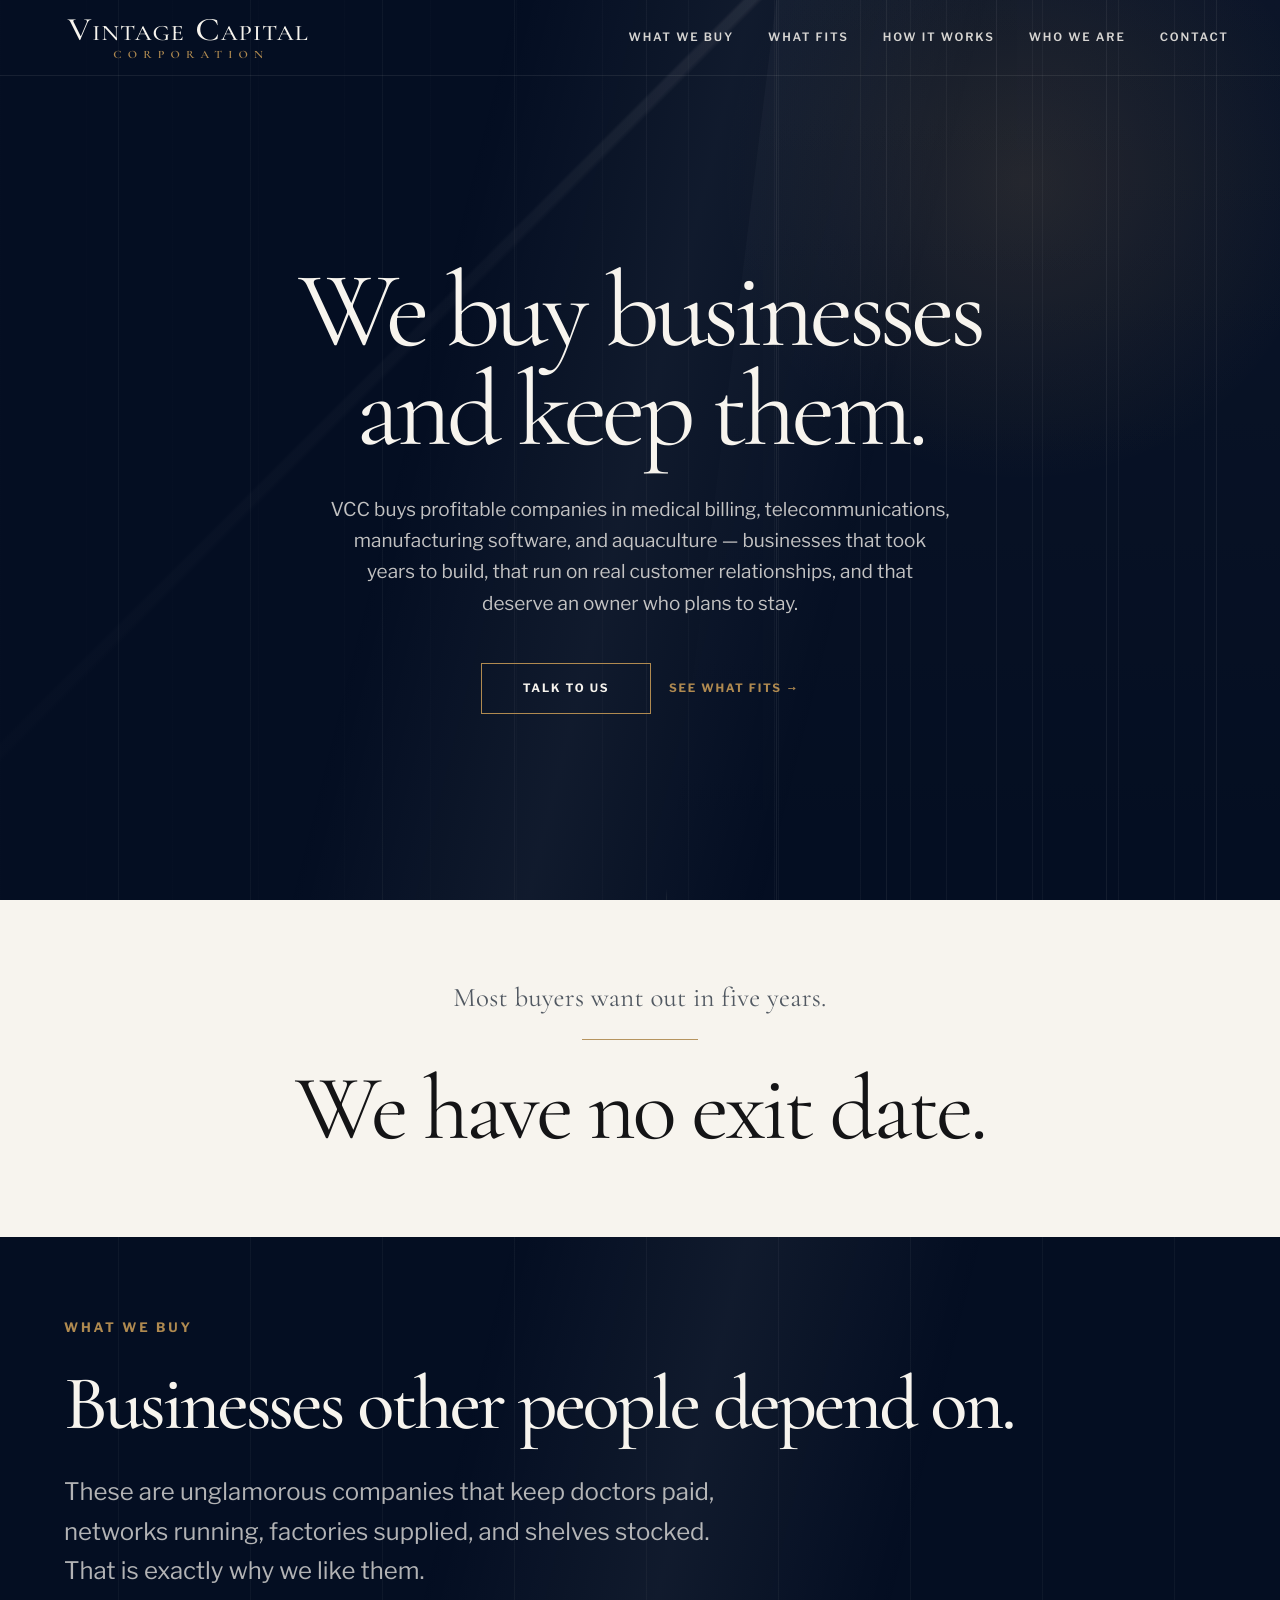
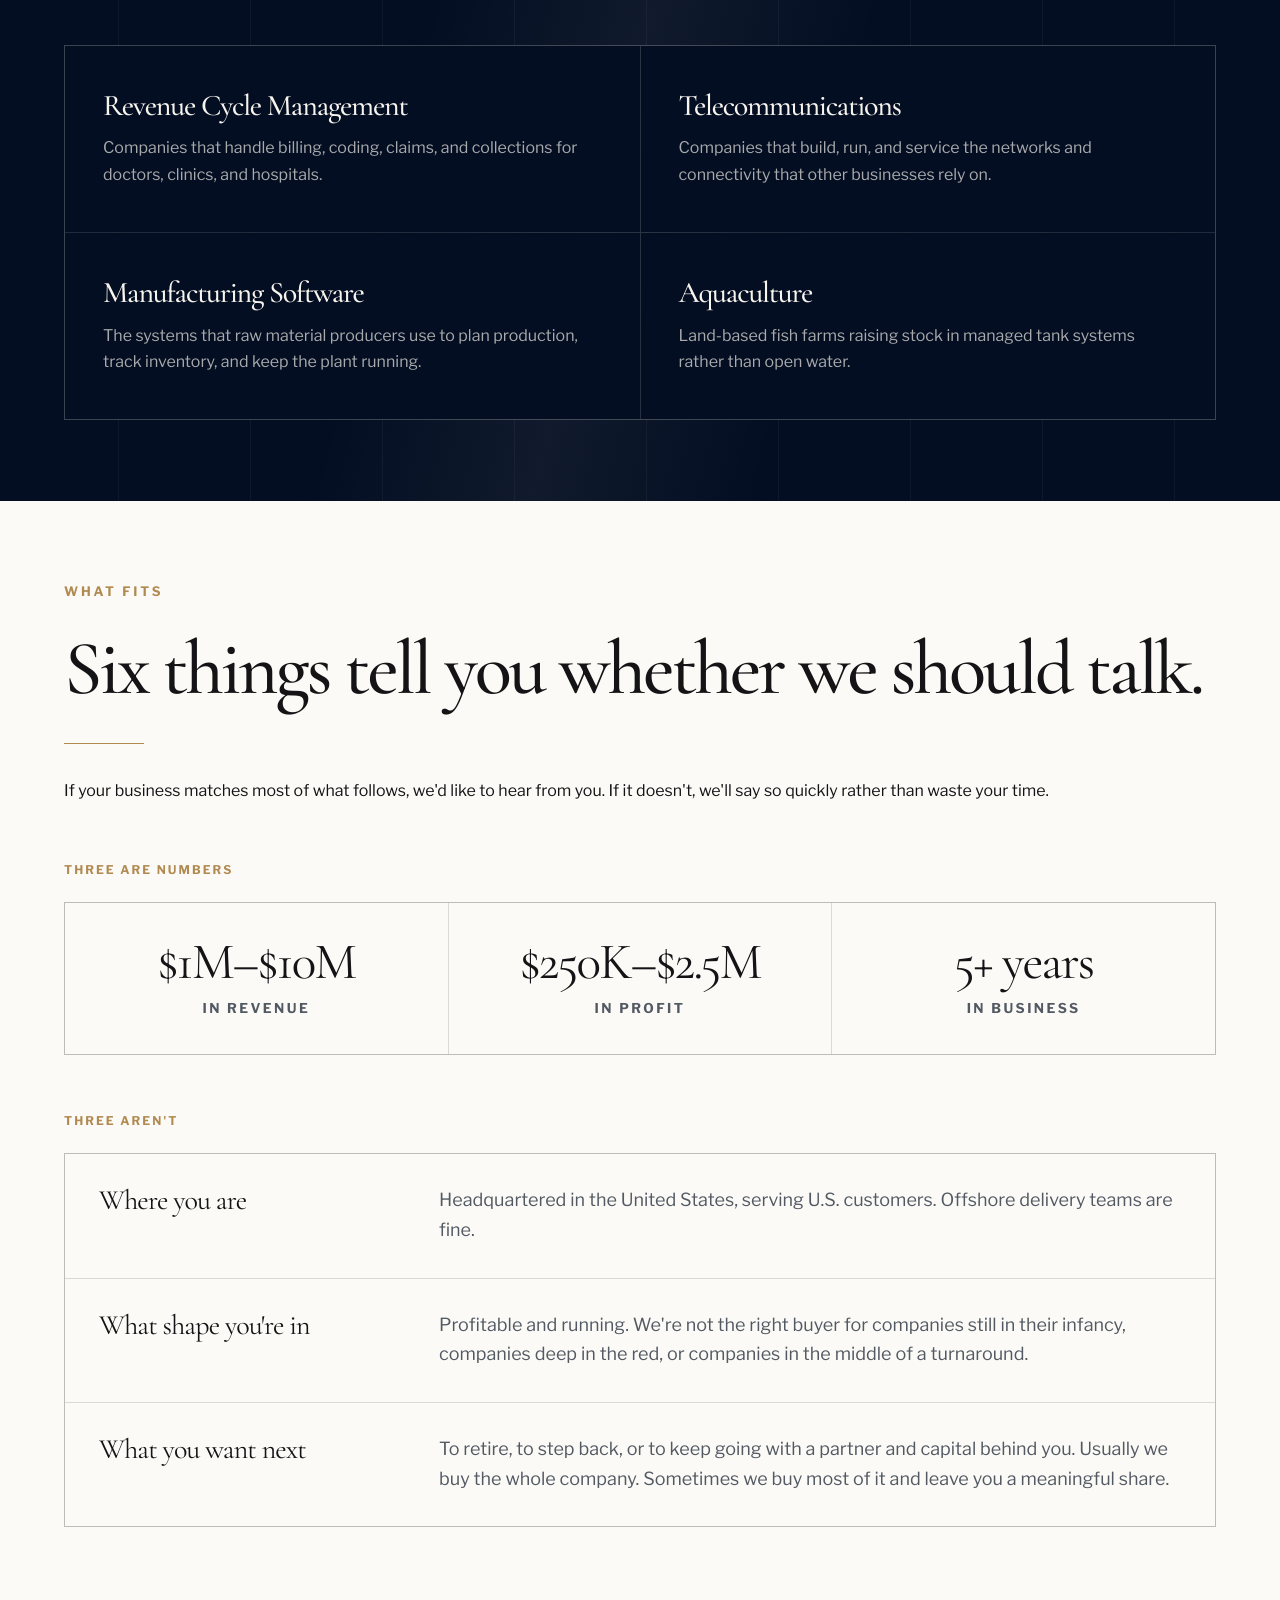
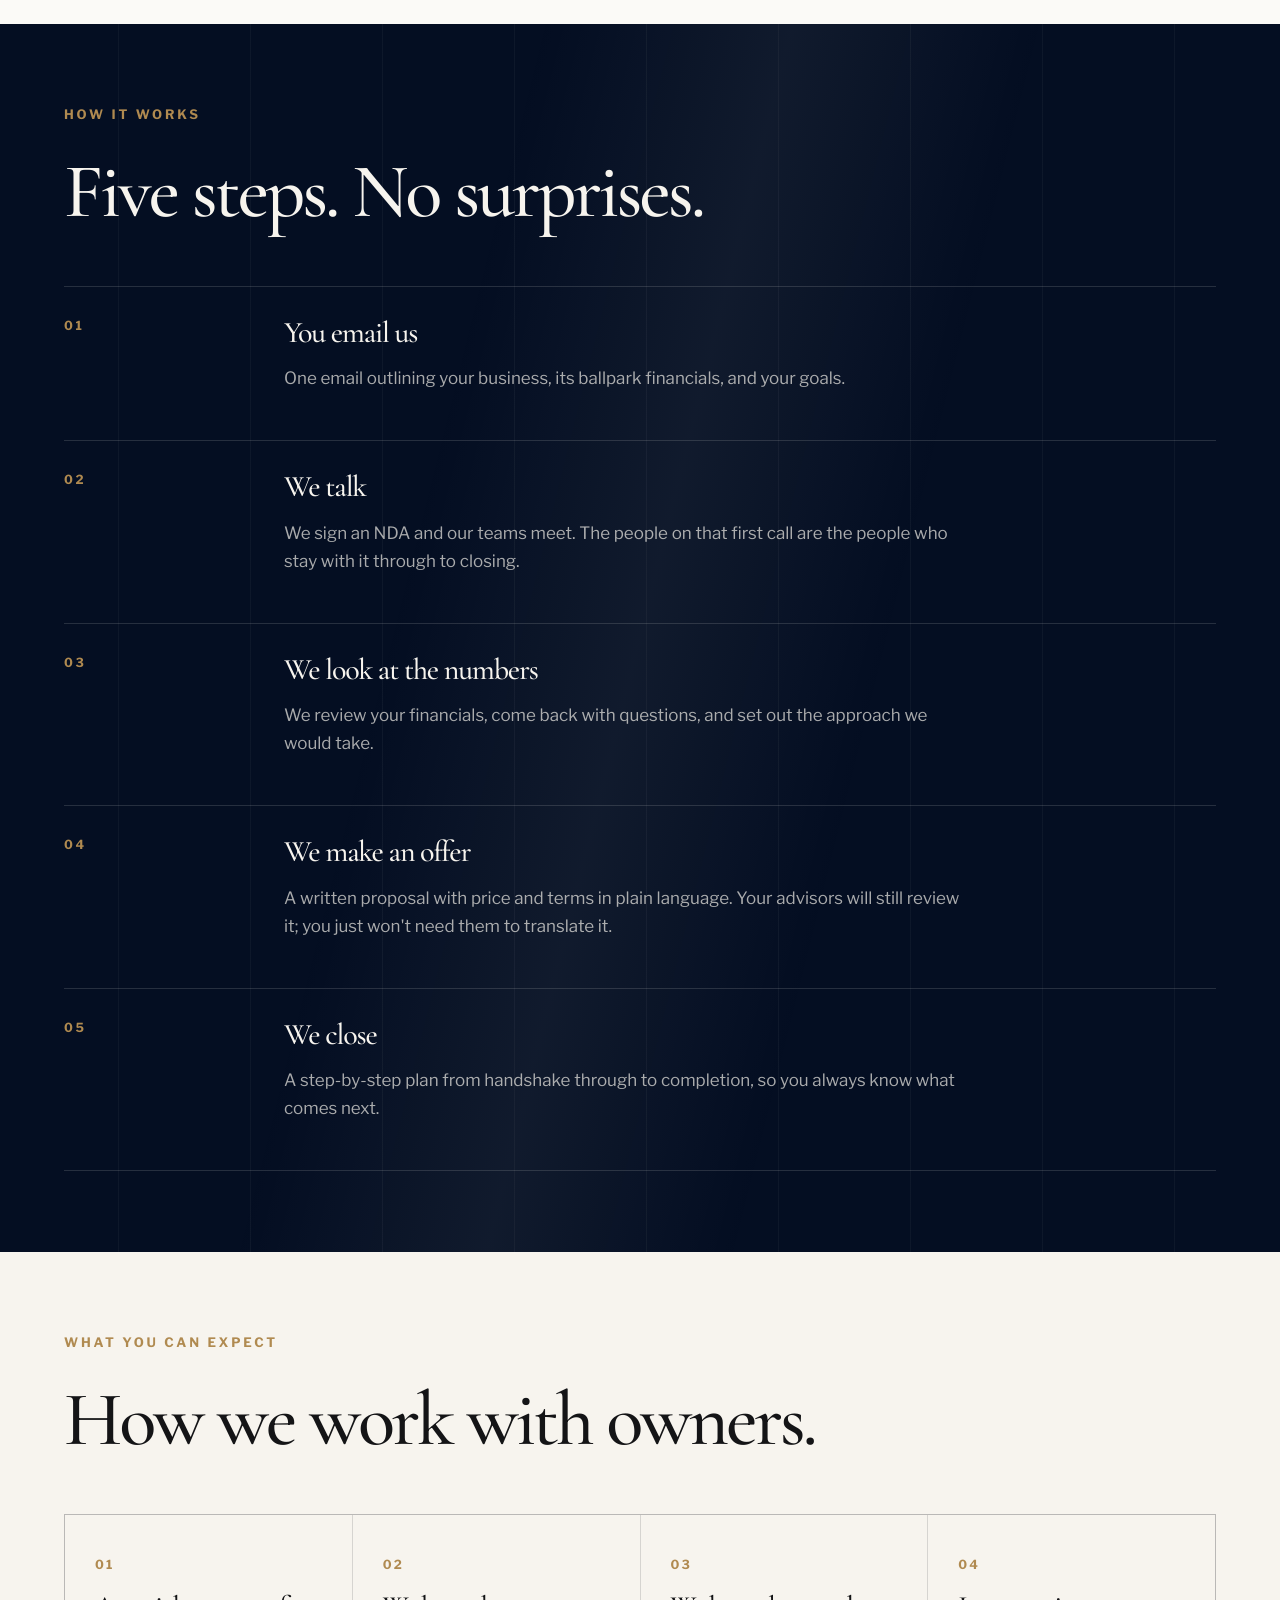
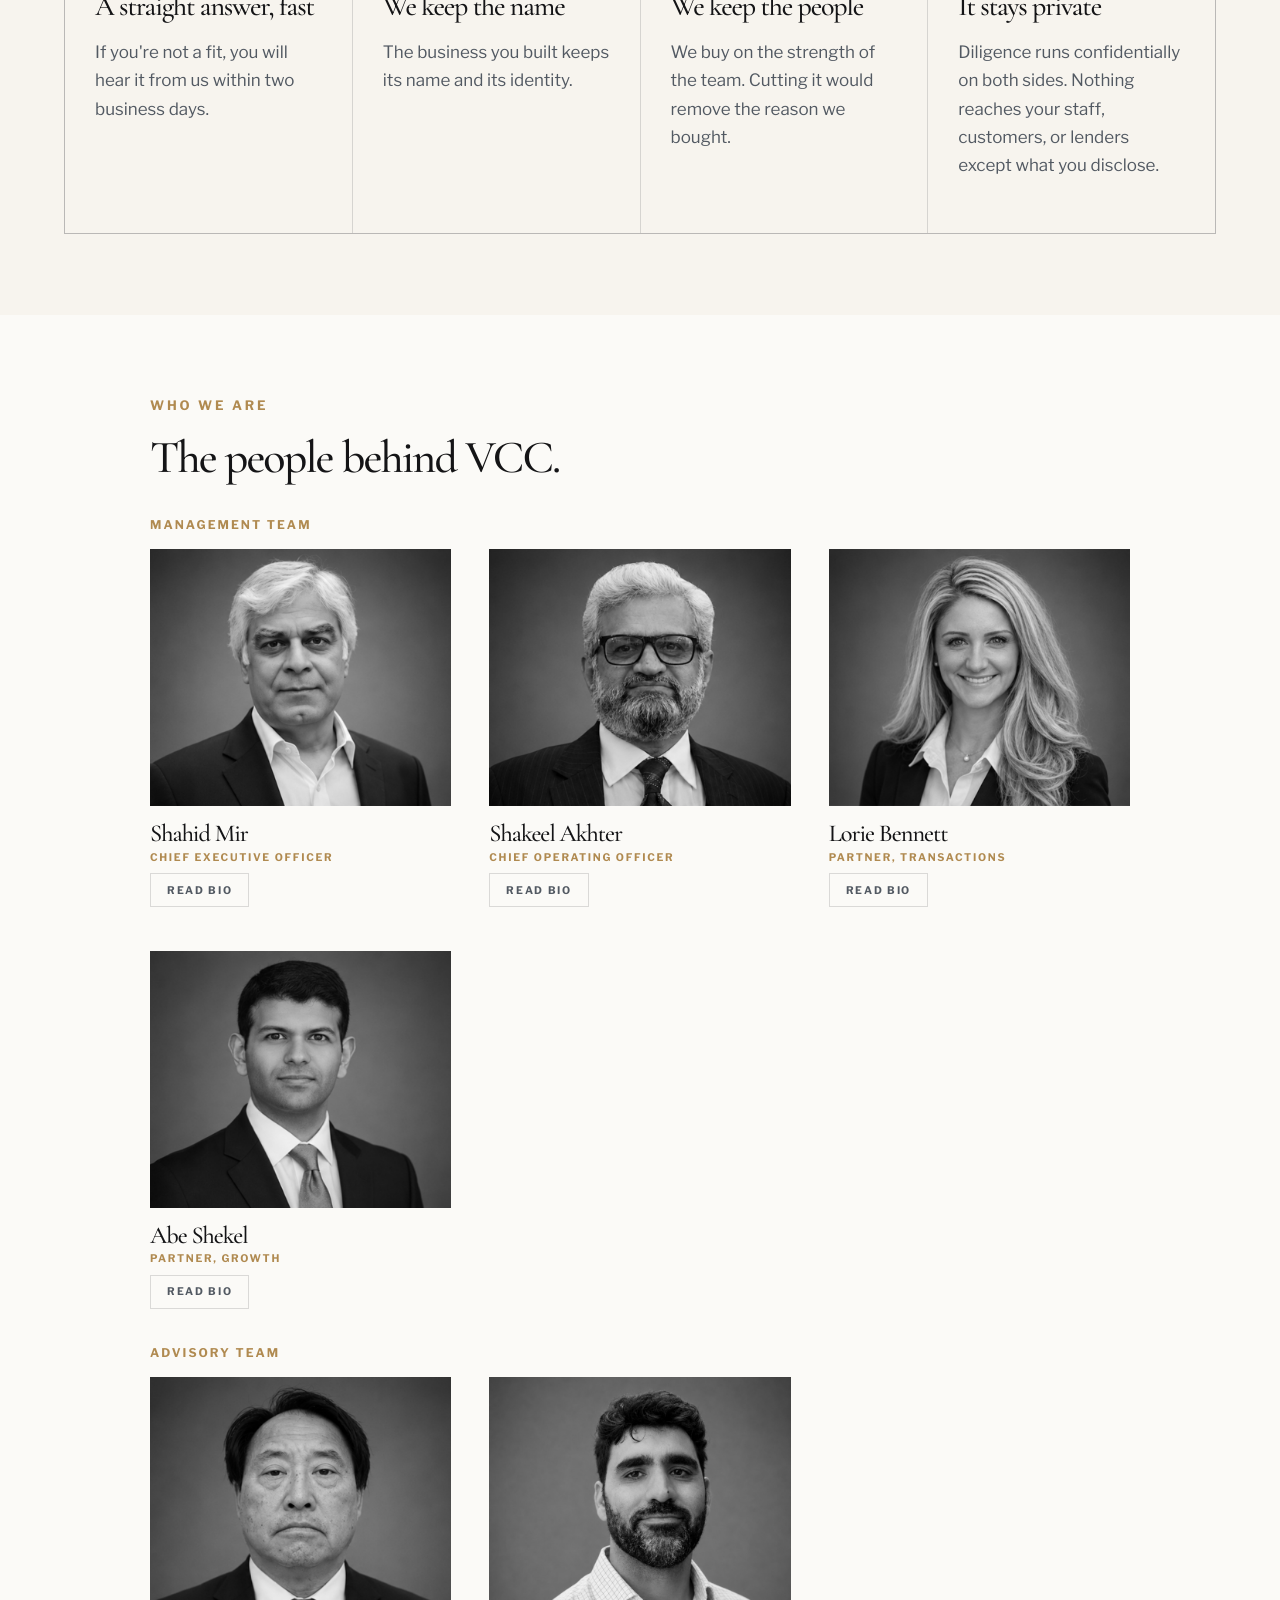
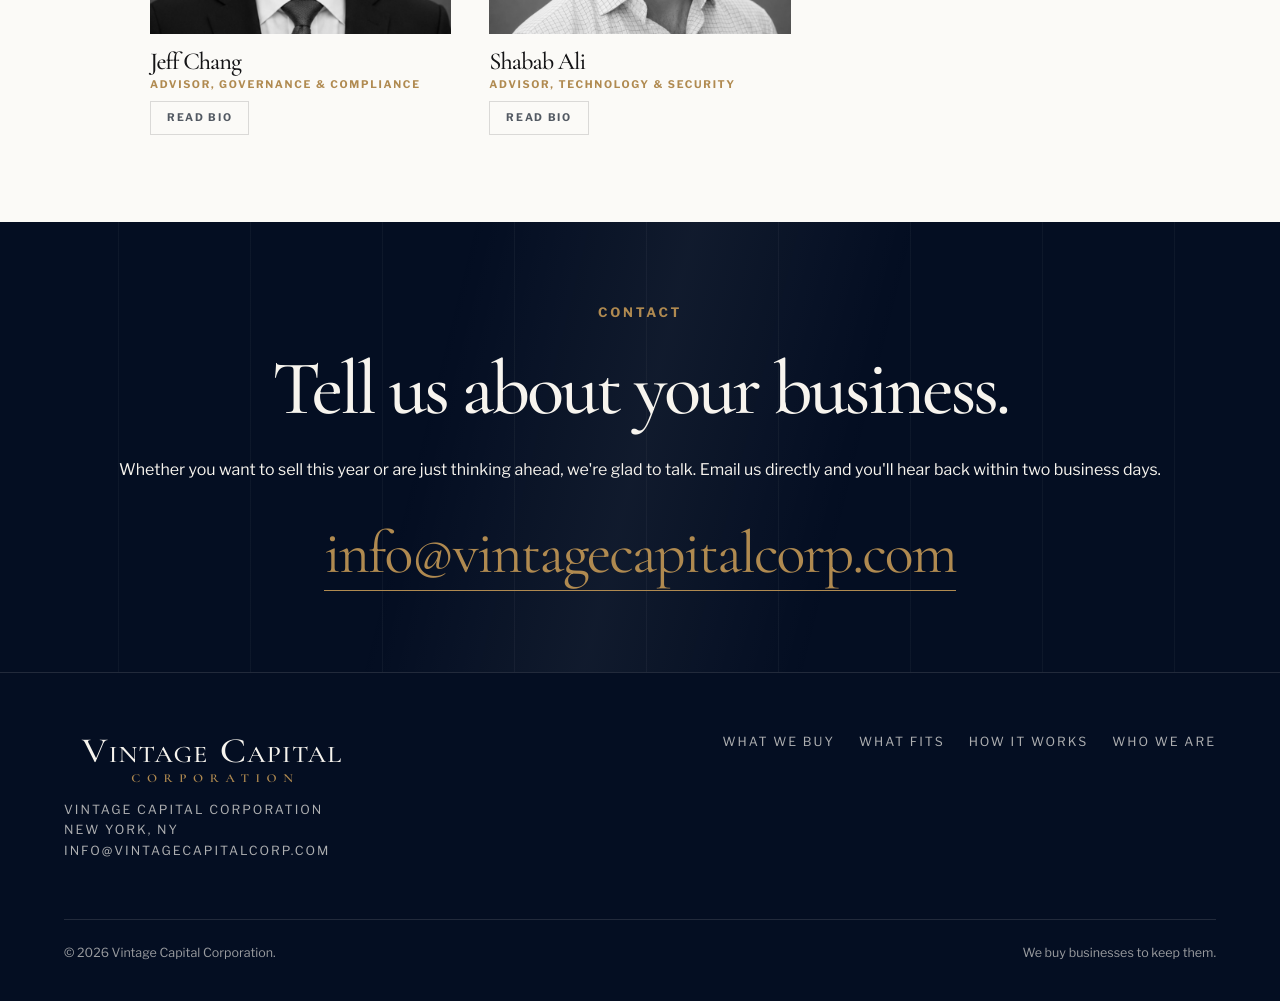
==== index.html @ 63ed3aa8 "Add files via upload" ====
<!doctype html>
<html lang="en">
<head>
<meta charset="utf-8">
<meta name="viewport" content="width=device-width,initial-scale=1">
<title>VCC | Vintage Capital Corporation</title>
<meta name="description" content="VCC buys profitable US businesses in revenue cycle management, telecommunications, manufacturing software, and aquaculture — and keeps them.">
<meta property="og:title" content="VCC | Vintage Capital Corporation">
<meta property="og:description" content="We buy profitable American businesses and keep them.">
<meta property="og:type" content="website">
<link rel="preconnect" href="https://fonts.googleapis.com">
<link rel="preconnect" href="https://fonts.gstatic.com" crossorigin>
<link rel="preload" as="style" href="https://fonts.googleapis.com/css2?family=Cormorant+Garamond:wght@400;500;600&family=Libre+Franklin:wght@400;500;600;700&display=swap">
<link href="https://fonts.googleapis.com/css2?family=Cormorant+Garamond:wght@400;500;600&family=Libre+Franklin:wght@400;500;600;700&display=swap" rel="stylesheet">

<style>
/* ===== YOUR ORIGINAL DESIGN TOKENS ===== */
@font-face{font-family:'Serif stand-in';src:local('Times New Roman'),local('Times'),local('Liberation Serif');
  size-adjust:107%;ascent-override:90%;descent-override:22%;line-gap-override:0%}
@font-face{font-family:'Sans stand-in';src:local('Arial'),local('Helvetica Neue'),local('Liberation Sans');
  size-adjust:98%;ascent-override:95%;descent-override:24%;line-gap-override:0%}
:root{
  --navy:#040E22;--navy2:#071426;--black:#0d0d0f;--ivory:#f7f4ee;--paper:#fbfaf7;
  --stone:#d9d2c7;--slate:#69727f;--ink:#141416;--muted:#525962;
  --bronze:#b08a50;--bronze2:#8a7442;
  --line:rgba(176,138,80,.28);--line2:rgba(20,20,22,.14);
  --serif:'Cormorant Garamond','Serif stand-in',Georgia,serif;
  --sans:'Libre Franklin','Sans stand-in',system-ui,-apple-system,sans-serif;
  --max:1440px;--read:690px;--ease:cubic-bezier(.22,1,.36,1);
  /* vertical breathing room scales with screen HEIGHT, not width, so a short
     laptop does not get the same 140px band as a tall monitor */
  --sec-y:clamp(56px,9vh,120px);
}
*{box-sizing:border-box}
section[id],main[id]{scroll-margin-top:80px}
html{scroll-behavior:smooth}
body{margin:0;background:var(--paper);color:var(--ink);font-family:var(--sans);
  line-height:1.65;-webkit-font-smoothing:antialiased;text-rendering:geometricPrecision}
a{color:inherit;text-decoration:none}
img{max-width:100%;display:block}
::selection{background:rgba(176,138,80,.28)}
:focus-visible{outline:2px solid var(--bronze);outline-offset:4px}

h1,h2,h3{font-family:var(--serif);font-weight:500;letter-spacing:-.04em;margin:0}
h2.big{font-size:clamp(46px,6vw,86px);line-height:1}
h3{font-size:34px;line-height:1.05}
.section-label,.eyebrow{display:block;color:var(--bronze);font-size:13px;text-transform:uppercase;
  letter-spacing:.22em;font-weight:700;margin-bottom:28px}
/* Same bronze as the section labels. Size and tracking carry the hierarchy. */
.band-label{display:block;font-size:12px;text-transform:uppercase;letter-spacing:.17em;
  font-weight:700;color:var(--bronze);margin:56px 0 0}
.dark 
.lead{font-size:clamp(20px,2.1vw,24px);line-height:1.65;color:var(--muted);max-width:var(--read)}
.dark .lead{color:rgba(247,244,238,.72)}
.copy{font-size:17px;color:var(--muted);max-width:var(--read)}
.dark .copy{color:rgba(247,244,238,.68)}
.bronze-rule{height:1px;width:80px;background:var(--bronze);margin:34px 0}

/* ===== header ===== */
.site-header{position:fixed;top:0;left:0;right:0;height:76px;z-index:50;display:flex;
  align-items:center;justify-content:space-between;padding:0 clamp(22px,4vw,72px);
  color:var(--ivory);border-bottom:1px solid rgba(247,244,238,.08);
  transition:background .35s var(--ease),color .35s var(--ease),border-color .35s var(--ease)}
.site-header.scrolled{background:rgba(251,250,247,.94);backdrop-filter:blur(16px);
  color:var(--ink);border-bottom:1px solid var(--line)}
.brand{display:flex;align-items:center}
.nav{display:flex;gap:34px;align-items:center}
.nav a{font-size:11.5px;text-transform:uppercase;letter-spacing:.16em;font-weight:600;
  opacity:.86;position:relative}
.nav a:after{content:"";position:absolute;left:0;right:100%;bottom:-9px;height:1px;
  background:var(--bronze);transition:right .25s var(--ease)}
.nav a:hover:after{right:0}
.menu-toggle{display:none;background:none;border:0;color:inherit;font-size:24px;cursor:pointer;
  min-width:44px;min-height:44px;padding:0;line-height:1}
.mobile-nav{display:none}


.logo{height:50px;width:auto;display:block;font-family:var(--serif)}
.logo .lg-main{fill:currentColor}
.logo .lg-sub{fill:var(--bronze)}
.footer-logo{height:54px;color:var(--ivory)}
@media(max-width:900px){.logo{height:40px}.footer-logo{height:44px}}

/* ===== sections ===== */
/* Sections take the height their content needs. Forcing every one to a full
   screen injects empty space above and below whenever content is shorter. */
.screen{display:flex;align-items:center;padding:var(--sec-y) clamp(22px,5vw,90px)}
.hero,.statement{min-height:100vh;min-height:100svh}
.screen>.inner{width:100%;max-width:var(--max);margin:0 auto}
.flow{min-height:auto}
@media(max-width:900px){.screen{min-height:auto;padding:72px 24px}}
.dark{background:var(--navy);color:var(--ivory);position:relative;overflow:clip}
.contact{position:relative;overflow:clip}
.dark>.inner,.contact>.inner{position:relative;z-index:2}
.dark h1,.dark h2,.dark h3{color:var(--ivory)}

/* ===== hero ===== */
/* The 76px header is fixed and sits over the hero, so an evenly padded
   section centres in the viewport but reads high on screen. Adding the
   header height to the top padding centres it in the visible area. */
.hero{background:var(--navy);color:var(--ivory);position:relative;overflow:clip;
  padding-top:calc(var(--sec-y) + 76px)}
.hero:before{content:"";position:absolute;inset:0;background:
  linear-gradient(90deg,rgba(4,14,34,.94) 0%,rgba(4,14,34,.78) 38%,rgba(4,14,34,.2) 72%),
  radial-gradient(circle at 80% 20%,rgba(176,138,80,.20),transparent 24%),
  linear-gradient(135deg,transparent 0 34%,rgba(247,244,238,.13) 34.2% 34.7%,transparent 35%),
  repeating-linear-gradient(90deg,rgba(247,244,238,.06) 0 1px,transparent 1px 86px)}
.hero:after{content:"";position:absolute;right:0;top:0;bottom:0;width:48%;background:
  linear-gradient(180deg,rgba(255,255,255,.06),rgba(255,255,255,0)),
  repeating-linear-gradient(90deg,rgba(247,244,238,.12) 0 1px,transparent 1px 110px);
  clip-path:polygon(18% 0,100% 0,100% 100%,0% 100%);opacity:.55}
.hero .inner{position:relative;z-index:2;text-align:center;
  transition:opacity .5s ease}
.fhide .hero .inner{opacity:0}
.fhide .site-header{opacity:0;transition:opacity .5s ease}
.hero h1{font-size:clamp(46px,8.4vw,124px);line-height:.92;max-width:15ch;margin:0 auto;
  font-weight:400;letter-spacing:-.045em}
.hero p{max-width:620px;color:rgba(247,244,238,.78);font-size:19px;margin:34px auto 0}
.hero-actions{display:flex;gap:18px;align-items:center;justify-content:center;
  margin-top:44px;flex-wrap:wrap}
.btn{display:inline-flex;align-items:center;gap:12px;justify-content:center;
  border:1px solid var(--bronze);padding:15px 22px;font-size:11.5px;letter-spacing:.16em;
  text-transform:uppercase;font-weight:700;min-width:170px;
  transition:background .25s var(--ease),transform .25s var(--ease)}
.btn:hover{background:rgba(176,138,80,.1);transform:translateY(-1px)}
.link-arrow{font-size:11.5px;letter-spacing:.15em;text-transform:uppercase;
  color:var(--bronze);font-weight:700}

/* ===== statement ===== */
.statement{background:var(--ivory);text-align:center;justify-content:center}
.statement p{font-family:var(--serif);font-size:clamp(42px,6vw,86px);line-height:1.02;
  letter-spacing:-.035em;margin:0 auto;max-width:1050px}

/* ===== business cards (placeholder image blocks removed) ===== */
.business-grid{display:grid;grid-template-columns:repeat(2,1fr);gap:1px;
  background:rgba(247,244,238,.12);border:1px solid rgba(247,244,238,.12);margin-top:54px}
.business-card{background:var(--navy);padding:44px 38px}
.business-card h3{font-size:30px;margin-bottom:14px}
.business-card p{font-size:16px;color:rgba(247,244,238,.68);margin:0}
@media(max-width:900px){.business-grid{grid-template-columns:1fr}
  .business-card{padding:34px 28px}}

/* ===== stat band ===== */
.stats{display:grid;grid-template-columns:repeat(3,1fr);gap:1px;
  background:var(--line2);border:1px solid var(--line2);margin-top:22px}
.stats>div{background:var(--paper);padding:34px 28px}
.stats>div{display:flex;flex-direction:column;justify-content:center;align-items:center;
  text-align:center}
.stats .n{font-family:var(--serif);font-size:clamp(32px,4.0vw,60px);line-height:1;
  letter-spacing:-.035em;margin-bottom:10px;white-space:nowrap}
.stats .k{font-size:13.5px;text-transform:uppercase;letter-spacing:.18em;
  font-weight:700;color:var(--muted)}
@media(max-width:1100px){.stats>div{padding:28px 22px}}
@media(max-width:900px){.stats{grid-template-columns:1fr}.stats .n{white-space:normal}}

/* ===== qualitative rows ===== */
.criteria-list{display:grid;gap:1px;background:var(--line2);
  border:1px solid var(--line2);margin-top:22px}
.criteria-row{display:grid;grid-template-columns:300px 1fr;gap:40px;
  background:var(--paper);padding:32px 34px}
.criteria-row dt{font-family:var(--serif);font-size:28px;letter-spacing:-.03em;line-height:1.1}
.criteria-row dd{margin:0;font-size:18px;color:var(--muted)}
@media(max-width:900px){.criteria-row{grid-template-columns:1fr;gap:10px;padding:28px}}

/* ===== steps ===== */
.timeline{margin-top:54px;border-top:1px solid rgba(247,244,238,.14)}
.step{display:grid;grid-template-columns:180px 1fr;gap:40px;
  border-bottom:1px solid rgba(247,244,238,.14);padding:30px 0}
.step-num{color:var(--bronze);font-size:12.5px;letter-spacing:.22em;font-weight:700}
.step h3{font-size:30px;margin-bottom:8px}
@media(max-width:900px){.step{grid-template-columns:1fr;gap:10px}}

/* ===== principles ===== */
.principles{display:grid;grid-template-columns:repeat(4,1fr);gap:1px;margin-top:54px;
  background:var(--line2);border:1px solid var(--line2)}
.principle{padding:36px 30px;background:var(--ivory)}
.principle span{color:var(--bronze);font-size:12.5px;letter-spacing:.18em;font-weight:700}
.principle h3{margin:16px 0 10px;font-size:28px}
@media(max-width:1100px){.principles{grid-template-columns:repeat(2,1fr)}}
@media(max-width:640px){.principles{grid-template-columns:1fr}}

/* ===== team ===== */
/* photo height is tied to the viewport so two rows of three fit on one screen */
/* Small boxes. The grid is capped in width so cards stay thumbnail-sized on a
   wide screen, and the image keeps the photos' own 1.171 shape so nothing is
   cropped - a fixed height here is what turned them into letterbox strips. */
/* the whole block is narrowed and centered, so headings and cards line up
   together in the middle of the screen instead of hugging the left edge */
.team-section>.inner{max-width:980px}
.team{display:grid;grid-template-columns:repeat(3,minmax(0,1fr));
  gap:clamp(30px,3.4vw,44px) clamp(26px,3vw,38px);
  margin:14px 0 6px}
.member{display:flex;flex-direction:column}
.member img{width:100%;aspect-ratio:1.171;object-fit:cover;background:var(--stone);display:block}
.member h3{margin:14px 0 3px;font-size:clamp(23px,1.9vw,30px);line-height:1.12}
.member .role{font-size:10.5px;text-transform:uppercase;letter-spacing:.16em;font-weight:700;
  color:var(--bronze);margin-bottom:8px;line-height:1.4}
.bio-btn{margin-top:auto;align-self:flex-start;background:none;border:1px solid var(--line2);
  color:var(--muted);font-family:var(--sans);font-size:10.5px;font-weight:700;letter-spacing:.16em;
  text-transform:uppercase;padding:9px 16px;cursor:pointer;min-height:34px;
  transition:border-color .25s var(--ease),color .25s var(--ease)}
.bio-btn:hover{border-color:var(--bronze);color:var(--ink)}
.slot{aspect-ratio:1.171;border:1px dashed var(--line2);display:flex;align-items:center;
  justify-content:center;text-align:center;color:var(--slate);font-size:13px;padding:20px}
.bio-src{display:none}
@media(max-width:900px){.team{grid-template-columns:repeat(2,1fr)}}
@media(max-width:560px){.team{grid-template-columns:1fr;max-width:340px;margin-inline:auto}}

.team-section h2.big{font-size:clamp(34px,3.6vw,52px)}
.team-section .band-label{margin:34px 0 0}
.team-section .section-label{margin-bottom:18px}


/* ===== motion =====
   Native scroll-driven animation: runs off the main thread, cannot stutter scroll.

   The core effect is a focus band. Weight follows position on screen rather than
   lifecycle, so nothing appears or disappears - text is always legible, it simply
   carries most presence where the eye already is. NN/g eye-tracking puts most
   attention in the upper half of the viewport, so the lit zone is biased above
   centre: full strength from 18% to 80% of an element's pass, easing to .34 at
   both edges. The ramp is deliberately wider than a hard 10% band, which reads
   as a flicker rather than a gradient. */
@keyframes band{
  0%  {opacity:.34;animation-timing-function:cubic-bezier(.33,0,.2,1)}
  18% {opacity:1;animation-timing-function:linear}
  80% {opacity:1;animation-timing-function:cubic-bezier(.8,0,.67,1)}
  100%{opacity:.34}
}
/* panels settle into place once, on entry - text does not move at all */
@keyframes lift{from{transform:translateY(15px)}to{transform:none}}
@keyframes photoDrift{0%{transform:scale(1.05)}52%{transform:scale(1)}100%{transform:scale(1.02)}}
@keyframes progressBar{to{transform:scaleX(1)}}
@keyframes panelDrift{from{transform:translateX(0)}to{transform:translateX(-30px)}}
@keyframes veilFade{from{opacity:.55}to{opacity:.17}}
@keyframes sweep{0%{transform:translate3d(-9%,0,0)}100%{transform:translate3d(9%,0,0)}}
@keyframes wordIn{to{opacity:1;transform:none}}

.sda .section-label,.sda .band-label,.sda h2.big,.sda .lead,.sda .copy,
.sda .reveal>p,.sda .bronze-rule,.sda .hero-actions,.sda .mail,
.sda .business-card,.sda .member,.sda .principle,.sda .step,
.sda .stats>div,.sda .criteria-row{
  animation:band linear both;animation-timeline:view();animation-range:cover}
/* panels carry the band plus a single settle on entry */
.sda .business-card,.sda .member,.sda .principle,.sda .step,
.sda .stats>div,.sda .criteria-row{
  animation:band linear both,lift linear both;
  animation-timeline:view(),view();
  animation-range:cover,cover 0% cover 19%}
/* anything inside a panel inherits the panel's weight - animating it again
   would multiply the two opacities and crush it at the edges */
.sda .business-card *,.sda .member *,.sda .principle *,.sda .step *,
.sda .stats>div *,.sda .criteria-row *{animation:none}
.js .hero h1 .w,.sda .hero h1 .w{opacity:0;transform:translateY(.26em);
  animation:wordIn 1.05s cubic-bezier(.16,1,.3,1) forwards}
.hero h1 .w:nth-child(1){animation-delay:.14s}
.hero h1 .w:nth-child(2){animation-delay:.23s}
.hero h1 .w:nth-child(3){animation-delay:.32s}
.hero h1 .w:nth-child(4){animation-delay:.41s}
.hero h1 .w:nth-child(5){animation-delay:.50s}
.hero h1 .w:nth-child(6){animation-delay:.59s}

@media(prefers-reduced-motion:reduce){
  .sda *,.js .hero h1 .w,.sheen{animation:none!important;opacity:1!important;
    transform:none!important;filter:none!important;clip-path:none!important;
    transition:none!important}
  .sda .hero:after{opacity:.55!important}
  .sda .progress{opacity:0!important}
  .statement .stmt-setup,.statement .stmt-payoff,.statement .stmt-rule{
    transition:none!important;transform:none!important;opacity:1!important;
    background-position:0 0!important}
  .statement .stmt-rule{width:clamp(70px,9vw,130px)!important;opacity:.9!important}
}

/* The statement is a premise answered. The first line is set small and quiet so
   it reads as setup; the answer runs at display size and is not moved at all -
   ink is drawn into the letterforms left to right by clipping a travelling
   gradient to the text. It fires once on view and holds; scrubbing it against
   scroll would run the whole thing backwards on the way up. */
.statement .stmt-setup{font-family:var(--serif);font-size:clamp(20px,2.1vw,31px);
  color:var(--muted);line-height:1.3;letter-spacing:.01em;margin:0;max-width:none}
.statement .stmt-rule{height:1px;width:0;background:var(--bronze);opacity:.9;
  margin:clamp(16px,2.6vh,30px) auto}
.statement .stmt-payoff{font-family:var(--serif);font-size:clamp(50px,7.2vw,108px);
  line-height:1;letter-spacing:-.038em;margin:0;max-width:none;color:var(--ink)}

.sda .statement .stmt-setup,.js .statement .stmt-setup{opacity:0;transform:translateY(12px);
  transition:opacity .85s ease-out,transform .95s cubic-bezier(.16,1,.3,1)}
.sda .statement.lit .stmt-setup,.js .statement.lit .stmt-setup{opacity:1;transform:none}
.sda .statement .stmt-rule,.js .statement .stmt-rule{
  transition:width 1.15s cubic-bezier(.16,1,.3,1) .42s}
.sda .statement.lit .stmt-rule,.js .statement.lit .stmt-rule{width:clamp(70px,9vw,130px)}
.statement.lit .stmt-rule{width:clamp(70px,9vw,130px)}

@supports ((-webkit-background-clip:text) or (background-clip:text)){
  .sda .statement .stmt-payoff,.js .statement .stmt-payoff{
    background-image:linear-gradient(90deg,var(--ink) 0 44%,rgba(20,20,22,.12) 56% 100%);
    background-size:210% 100%;background-position:100% 0;background-repeat:no-repeat;
    -webkit-background-clip:text;background-clip:text;color:transparent;
    transition:background-position 1.75s cubic-bezier(.16,1,.3,1) .30s}
  .sda .statement.lit .stmt-payoff,.js .statement.lit .stmt-payoff{background-position:0 0}
}
/* the focus band must not touch this section - it would fight the ink */
.sda .statement .reveal p,.sda .statement .reveal div{animation:none}

/* headline sets a word at a time, resolving out of focus */
.hero h1 .w{display:inline-block}

.sda .member img{animation:photoDrift linear both;animation-timeline:view();animation-range:cover}

/* --- living background --- */
.sheen{position:absolute;inset:-25% -32%;z-index:1;pointer-events:none;
  background:linear-gradient(104deg,transparent 40%,rgba(247,244,238,.055) 50%,transparent 60%),
    repeating-linear-gradient(90deg,rgba(247,244,238,.045) 0 1px,transparent 1px 132px);
  animation:sweep 34s ease-in-out infinite alternate;will-change:transform}
.hero .sheen{z-index:1}
.sda .hero:after{animation:veilFade linear both,panelDrift 30s ease-in-out infinite alternate;
  animation-timeline:scroll(root block),auto;animation-range:0 92vh,auto}

.progress{position:fixed;top:0;left:0;right:0;height:2px;background:var(--bronze);
  transform:scaleX(0);transform-origin:0 50%;z-index:60;opacity:0;pointer-events:none}
.sda .progress{opacity:1;animation:progressBar linear both;animation-timeline:scroll(root block)}

@media(prefers-reduced-motion:reduce){
  .sda *,.js .hero h1 .w,.sheen{animation:none!important;opacity:1!important;
    transform:none!important;filter:none!important;clip-path:none!important;
    transition:none!important}
  .sda .hero:after{opacity:.55!important}
  .sda .progress{opacity:0!important}
}

/* ===== bio popup ===== */
#bio-dialog{border:0;padding:0;max-width:640px;width:calc(100% - 40px);
  background:var(--paper);color:var(--ink);box-shadow:0 40px 90px rgba(0,0,0,.35)}
#bio-dialog::backdrop{background:rgba(4,14,34,.72)}
.bio-body{padding:44px clamp(24px,4vw,52px) 46px;max-height:78vh;overflow-y:auto}
.bio-body h3{font-size:clamp(28px,3.4vw,40px);margin-bottom:4px}
.bio-body .role{font-size:11.5px;text-transform:uppercase;letter-spacing:.18em;font-weight:700;
  color:var(--bronze);margin-bottom:22px}
.bio-body p{font-size:17px;color:var(--muted);margin:0 0 14px;max-width:none}
.bio-close{position:absolute;top:12px;right:12px;width:44px;height:44px;background:none;border:0;
  font-size:26px;line-height:1;color:var(--muted);cursor:pointer}
.bio-close:hover{color:var(--ink)}

/* ===== contact + footer ===== */
/* short section - a full screen leaves it stranded, so it takes only the
   height it needs and centres, closing the page the way the hero opens it */
.contact{background:var(--navy);color:var(--ivory)}
.contact .inner{text-align:center}
.contact .lead{margin-left:auto;margin-right:auto}
.contact h2{color:var(--ivory)}
.mail{font-family:var(--serif);font-size:clamp(22px,5vw,60px);color:var(--bronze);
  display:inline-block;margin-top:18px;border-bottom:1px solid var(--bronze);
  line-height:1.2;word-break:break-word;letter-spacing:-.03em}
.mail:hover{color:var(--ivory);border-color:var(--ivory)}
.site-footer{background:var(--navy);color:var(--ivory);padding:60px clamp(22px,5vw,90px) 36px;
  border-top:1px solid rgba(247,244,238,.12)}
.footer-grid{max-width:var(--max);margin:0 auto;display:grid;grid-template-columns:1fr 1fr;gap:40px}
.footer-brand{line-height:0;margin-bottom:14px}
.footer-links{display:flex;gap:24px;justify-content:flex-end;flex-wrap:wrap}
.footer-links a,.footer-meta{font-size:12.5px;text-transform:uppercase;
  letter-spacing:.16em;color:rgba(247,244,238,.7)}
.footer-bottom{max-width:var(--max);margin:44px auto 0;padding-top:24px;
  border-top:1px solid rgba(247,244,238,.12);display:flex;justify-content:space-between;
  color:rgba(247,244,238,.62);font-size:12.5px;flex-wrap:wrap;gap:12px}

/* ===== reveal ===== */
.js .reveal{opacity:0;transform:translateY(18px);
  transition:opacity .7s var(--ease),transform .7s var(--ease)}
.js .reveal.visible{opacity:1;transform:none}
@media(prefers-reduced-motion:reduce){
  html{scroll-behavior:auto}
  .js .reveal{opacity:1;transform:none;transition:none}
}

@media(max-width:900px){
  .nav{display:none}
  .menu-toggle{display:block}
  .mobile-nav{display:none;position:fixed;top:76px;left:0;right:0;background:var(--paper);
    color:var(--ink);border-bottom:1px solid var(--line2);padding:26px;z-index:49}
  .mobile-nav.open{display:grid;gap:20px}
  .mobile-nav a{text-transform:uppercase;letter-spacing:.16em;font-size:13.5px}
  .footer-grid{grid-template-columns:1fr}
  .footer-links{justify-content:flex-start}
}
@media(max-width:640px){
  h3{font-size:26px}
  .business-card h3{font-size:25px}
  .business-card{padding:30px 24px}
  .principle{padding:28px 24px}
  .principle h3{font-size:24px;margin:14px 0 9px}
  .criteria-row dt{font-size:24px}
  .criteria-row{padding:24px 22px}
  .stats>div{padding:26px 20px}
  .team h3{font-size:28px}
  .section-label,.eyebrow{margin-bottom:20px}
  .band-label{margin-top:40px}
}</style>
<script>
// Browsers restore your previous scroll position on reload (history.scrollRestoration
// defaults to "auto"). Useful on a long article; wrong here, where the opening is a
// designed moment. Set before load so it beats the browser's own restore.
if('scrollRestoration' in history) history.scrollRestoration = 'manual';

// Hold the hero back a moment so the headline is never painted in a stand-in
// font. The hard timeout always fires, so this can never leave it hidden.
(function(){
  var h = document.documentElement;
  h.className += ' fhide';
  var show = function(){ h.className = h.className.replace(/\bfhide\b/g,''); };
  setTimeout(show, 1400);
  if (document.fonts && document.fonts.ready) document.fonts.ready.then(show);
})();
if(!location.hash){
  try{ window.scrollTo({top:0,left:0,behavior:'instant'}); }catch(e){ window.scrollTo(0,0); }
  addEventListener('load', function(){
    if(!location.hash) try{ window.scrollTo({top:0,left:0,behavior:'instant'}); }catch(e){ window.scrollTo(0,0); }
  });
}
</script>
</head>

<body>
<div class="progress" aria-hidden="true"></div>

<header class="site-header">
  <a class="brand" href="#top" aria-label="Vintage Capital Corporation">
    <svg class="logo" viewBox="0 38 680 124" xmlns="http://www.w3.org/2000/svg" role="img" aria-label="Vintage Capital Corporation">
      <g transform="translate(340 0) scale(1.08 1) translate(-340 0)">
        <text class="lg-main" x="340" y="104" text-anchor="middle" font-weight="500" letter-spacing="2.5"><tspan font-size="82">V</tspan><tspan font-size="55">INTAGE</tspan><tspan font-size="82" dx="24">C</tspan><tspan font-size="55">APITAL</tspan></text>
        <text class="lg-sub" x="347" y="150" text-anchor="middle" font-weight="600" font-size="28" letter-spacing="14">CORPORATION</text>
      </g>
    </svg>
  </a>
  <nav class="nav">
    <a href="#buy">What We Buy</a>
    <a href="#fit">What Fits</a>
    <a href="#how">How It Works</a>
    <a href="#team">Who We Are</a>
    <a href="#contact">Contact</a>
  </nav>
  <button class="menu-toggle" aria-label="Open menu" aria-expanded="false">☰</button>
</header>
<nav class="mobile-nav">
  <a href="#buy">What We Buy</a>
  <a href="#fit">What Fits</a>
  <a href="#how">How It Works</a>
  <a href="#team">Who We Are</a>
  <a href="#contact">Contact</a>
</nav>

<main id="top">

<!-- ★ EDIT 1 — HEADLINE -->
<section class="screen hero">
  <div class="sheen" aria-hidden="true"></div>
  <div class="inner">
    <h1><span class="w">We</span> <span class="w">buy</span> <span class="w">businesses</span> <span class="w">and</span> <span class="w">keep</span> <span class="w">them.</span></h1>
    <p>VCC buys profitable companies in medical billing, telecommunications, manufacturing software, and aquaculture &mdash; businesses that took years to build, that run on real customer relationships, and that deserve an owner who plans to stay.</p>
    <div class="hero-actions">
      <a class="btn" href="#contact">Talk to Us</a>
      <a class="link-arrow" href="#fit">See What Fits →</a>
    </div>
  </div>
    <div class="bio-src" id="bio-shababali" hidden>
      <h3>Shabab Ali</h3>
      <div class="role">Advisor, Technology &amp; Security</div>
        <p>Shabab began in systems administration at The College of New Jersey in 2016, maintaining Linux systems and VMware patching across the academic network and supporting hardware testing. He joined New York Presbyterian Hospital the following year and has been there since.</p>
        <p>As a Unix/Linux System Administrator III he is responsible for more than a hundred Unix and Linux servers across the hospital&rsquo;s departments. He automates deployment with Terraform and Ansible, integrates Azure and Rubrik for cloud and data recovery, and runs Splunk, CyberArk and BigFix for monitoring, endpoint management and privileged access.</p>
        <p>Eight years in, he works to a standard of 99.9 percent uptime on systems clinicians depend on to treat patients &mdash; the same infrastructure discipline that revenue cycle management businesses are built on, where a day of downtime is a day of claims not filed. He holds a Master of Science in Information Technology from Thomas Edison State University, with a concentration in cybersecurity for critical infrastructure, and a Bachelor of Science in Clinical Laboratory Science.</p>
        <p>Shabab lives in New York City but would rather be in the mountains &mdash; hiking, camping, and something on the barbecue. The rest of the time the builder in him takes over, testing new AI tools and writing code for the fun of it.</p>
    </div>
</section>

<!-- ★ EDIT 2 — ONE-LINE STATEMENT -->
<section class="screen statement flow">
  <div class="inner reveal">
    <p class="stmt-setup">Most buyers want out in five years.</p>
    <div class="stmt-rule"></div>
    <p class="stmt-payoff">We have no exit date.</p>
  </div>
</section>

<!-- ★ EDIT 3 — WHAT WE BUY -->
<section class="screen dark" id="buy">
  <div class="sheen" aria-hidden="true"></div>
  <div class="inner reveal">
    <span class="section-label">What we buy</span>
    <h2 class="big">Businesses other people depend on.</h2>
    <p class="lead" style="margin-top:28px">These are unglamorous companies that keep doctors paid, networks running, factories supplied, and shelves stocked. That is exactly why we like them.</p>

    <div class="business-grid">
      <article class="business-card">
        <h3>Revenue Cycle Management</h3>
        <p>Companies that handle billing, coding, claims, and collections for doctors, clinics, and hospitals.</p>
      </article>
      <article class="business-card">
        <h3>Telecommunications</h3>
        <p>Companies that build, run, and service the networks and connectivity that other businesses rely on.</p>
      </article>
      <article class="business-card">
        <h3>Manufacturing Software</h3>
        <p>The systems that raw material producers use to plan production, track inventory, and keep the plant running.</p>
      </article>
      <article class="business-card">
        <h3>Aquaculture</h3>
        <p>Land-based fish farms raising stock in managed tank systems rather than open water.</p>
      </article>
    </div>
  </div>
</section>

<!-- ★ EDIT 4 — WHAT FITS (numbers + judgment, merged into one section) -->
<section class="screen flow" id="fit">
  <div class="inner reveal">
    <span class="section-label">What fits</span>
    <h2 class="big">Six things tell you whether we should talk.</h2>
    <div class="bronze-rule"></div>
    <p class="lead">If your business matches most of what follows, we'd like to hear from you. If it doesn't, we'll say so quickly rather than waste your time.</p>

    <span class="band-label">Three are numbers</span>
    <div class="stats">
      <div><div class="n">$1M&ndash;$10M</div><div class="k">In revenue</div></div>
      <div><div class="n">$250K&ndash;$2.5M</div><div class="k">In profit</div></div>
      <div><div class="n">5+ years</div><div class="k">In business</div></div>
    </div>

    <span class="band-label">Three aren't</span>
    <dl class="criteria-list">
      <div class="criteria-row">
        <dt>Where you are</dt>
        <dd>Headquartered in the United States, serving U.S. customers. Offshore delivery teams are fine.</dd>
      </div>
      <div class="criteria-row">
        <dt>What shape you're in</dt>
        <dd>Profitable and running. We're not the right buyer for companies still in their infancy, companies deep in the red, or companies in the middle of a turnaround.</dd>
      </div>
      <div class="criteria-row">
        <dt>What you want next</dt>
        <dd>To retire, to step back, or to keep going with a partner and capital behind you. Usually we buy the whole company. Sometimes we buy most of it and leave you a meaningful share.</dd>
      </div>
    </dl>
  </div>
</section>

<!-- ★ EDIT 5 — HOW IT WORKS -->
<section class="screen dark flow" id="how">
  <div class="sheen" aria-hidden="true"></div>
  <div class="inner reveal">
    <span class="section-label">How it works</span>
    <h2 class="big">Five steps. No surprises.</h2>

    <div class="timeline">
      <div class="step"><div class="step-num">01</div><div><h3>You email us</h3><p class="copy">One email outlining your business, its ballpark financials, and your goals.</p></div></div>
      <div class="step"><div class="step-num">02</div><div><h3>We talk</h3><p class="copy">We sign an NDA and our teams meet. The people on that first call are the people who stay with it through to closing.</p></div></div>
      <div class="step"><div class="step-num">03</div><div><h3>We look at the numbers</h3><p class="copy">We review your financials, come back with questions, and set out the approach we would take.</p></div></div>
      <div class="step"><div class="step-num">04</div><div><h3>We make an offer</h3><p class="copy">A written proposal with price and terms in plain language. Your advisors will still review it; you just won't need them to translate it.</p></div></div>
      <div class="step"><div class="step-num">05</div><div><h3>We close</h3><p class="copy">A step-by-step plan from handshake through to completion, so you always know what comes next.</p></div></div>
    </div>
  </div>
</section>

<!-- ★ EDIT 6 — WHAT YOU CAN EXPECT
     ⚠ These are promises. Delete any you will not actually honour. -->
<section class="screen" style="background:var(--ivory)">
  <div class="inner reveal">
    <span class="section-label">What you can expect</span>
    <h2 class="big">How we work with owners.</h2>

    <div class="principles">
      <div class="principle"><span>01</span><h3>A straight answer, fast</h3><p class="copy">If you're not a fit, you will hear it from us within two business days.</p></div>
      <div class="principle"><span>02</span><h3>We keep the name</h3><p class="copy">The business you built keeps its name and its identity.</p></div>
      <div class="principle"><span>03</span><h3>We keep the people</h3><p class="copy">We buy on the strength of the team. Cutting it would remove the reason we bought.</p></div>
      <div class="principle"><span>04</span><h3>It stays private</h3><p class="copy">Diligence runs confidentially on both sides. Nothing reaches your staff, customers, or lenders except what you disclose.</p></div>
    </div>
  </div>
</section>

<!-- ★ EDIT 7 — WHO WE ARE -->
<section class="screen flow team-section" id="team">
  <div class="inner reveal">
    <span class="section-label">Who we are</span>
    <h2 class="big">The people behind VCC.</h2>

    <span class="band-label">Management team</span>
    <div class="team">
        <article class="member">
          <img src="[data-uri]" alt="Shahid Mir">
          <h3>Shahid Mir</h3>
          <div class="role">Chief Executive Officer</div>
          <button class="bio-btn" data-bio="bio-shahidmir">Read bio</button>
        </article>
        <article class="member">
          <img src="[data-uri]" alt="Shakeel Akhter">
          <h3>Shakeel Akhter</h3>
          <div class="role">Chief Operating Officer</div>
          <button class="bio-btn" data-bio="bio-shakeelakhter">Read bio</button>
        </article>
        <article class="member">
          <img src="[data-uri]" alt="Lorie Bennett">
          <h3>Lorie Bennett</h3>
          <div class="role">Partner, Transactions</div>
          <button class="bio-btn" data-bio="bio-loriebennett">Read bio</button>
        </article>
        <article class="member">
          <img src="[data-uri]" alt="Abe Shekel">
          <h3>Abe Shekel</h3>
          <div class="role">Partner, Growth</div>
          <button class="bio-btn" data-bio="bio-abeshekel">Read bio</button>
        </article>
    </div>

    <span class="band-label">Advisory team</span>
    <div class="team">
        <article class="member">
          <img src="[data-uri]" alt="Jeff Chang">
          <h3>Jeff Chang</h3>
          <div class="role">Advisor, Governance &amp; Compliance</div>
          <button class="bio-btn" data-bio="bio-jeffchang">Read bio</button>
        </article>
        <article class="member">
          <img src="[data-uri]" alt="Shabab Ali">
          <h3>Shabab Ali</h3>
          <div class="role">Advisor, Technology &amp; Security</div>
          <button class="bio-btn" data-bio="bio-shababali">Read bio</button>
        </article>
    </div>
  </div>

  <!-- bio text, hidden until Read bio is pressed -->
    <div class="bio-src" id="bio-shahidmir" hidden>
      <h3>Shahid Mir</h3>
      <div class="role">Chief Executive Officer</div>
        <p>Shahid has spent forty-three years in information technology as an entrepreneur, systems architect, and advisor. He was a founding member of Pakistan&rsquo;s National University of Computer and Emerging Sciences, now one of the largest computer science universities in South Asia and the Middle East, enrolling 7,000+ students, and served on its Academic Council as a Board of Governors nominee for more than a decade.</p>
<p>As founding CEO of the Pakistan Software Export Board (PSEB), he helped build the country&rsquo;s technology export industry from the ground up, leading industry delegations to COMDEX in Las Vegas and CeBIT in Hannover through the mid-1990s. He has advised at head-of-government level, sat on an economic reforms committee and a national IT agenda board, and worked with governments in Malaysia, China, Japan, Singapore, Germany, and Qatar. His consulting work spans USAID, the Asian Development Bank, and the World Bank, on programs applying technology to healthcare, education, and agriculture.</p>
<p>As Chief Systems Architect he has run technology and telecommunications programs across industrial sectors, managing project portfolios worth fifty million dollars, and has led teams whose cloud-based work won competition awards. He advises large industrial and banking groups on technology strategy and execution, and has been lead trainer on more than two hundred professional development programs. Shahid holds a Bachelor of Science in Electrical Engineering and a Master of Science in Systems Science, with scholarships and high distinctions in both.</p>
        <p>Shahid is based in Washington, D.C. Outside the firm he golfs, hunts, and rides both horses and heavy motorcycles. He competes semi-professionally in martial arts and holds a fourth-dan black belt in taekwondo.</p>
    </div>
    <div class="bio-src" id="bio-shakeelakhter" hidden>
      <h3>Shakeel Akhter</h3>
      <div class="role">Chief Operating Officer</div>
        <p>Shakeel holds a Master of Science in computer science and began his career in 1990 building systems for Delta Shipping &mdash; imports and exports management, container handling, and the financial accounting that tied them together. He spent two years teaching computer science at technical institutes and learned the how-to craft of IT as the industry&rsquo;s shift began.</p>
<p>In 1991 he joined Crescent Investment Bank as Manager of Information Technology and MIS, where he spent seven years building the systems a bank runs on &mdash; customer information, loan management, cash management, securities, capital markets, payroll, and financial accounting &mdash; across its head office and branch network, then led the in-house conversion of all of them onto a new database platform. He went on to serve as Vice President of Systems at Kuwait Investment Company, and afterwards spent two years as a senior technical consultant, evaluating loan management and customer information systems and supporting major telecommunications carriers.</p>
<p>From 2003 he served as Group Chief Information Officer of the Crescent Group of Companies, holding concurrent posts as Senior Vice President and Head of Information Technology at its commercial bank, Chief Operating Officer and Chief Information Officer at its telecommunications business, and Chief Information Officer at its steel operation, where he guided the group&rsquo;s ERP selection and implementation. Shakeel then spent more than eight years as General Manager and Group Chief Information Officer of the Ghulam Faruque Group. His domain experience spans banking, telecommunications, trading, shipping, and manufacturing &mdash; sugar, cement, packaging, and ethanol. He holds the PMP and Microsoft Certified Systems Engineer certifications, with formal training in SAP Financials and Oracle Applications.</p>
        <p>Shakeel lives in beautiful Niagara, where he experiments with houseplants, fishes, works with wood, and recently picked up 3D printing.</p>
    </div>
    <div class="bio-src" id="bio-loriebennett" hidden>
      <h3>Lorie Bennett</h3>
      <div class="role">Partner, Transactions</div>
        <p>A graduate of Texas Woman's University and the University of North Texas, Lorie began her career outside financial services &mdash; selling dental science products at PerioSciences, where she ranked among the firm's top performers and lifted territory revenue by more than thirty percent in a single quarter. It was a consultative sale to skeptical professionals, and it set the pattern for everything that followed.</p>
        <p>Lorie moved into finance in 2013, first as a financial advisor at Edward Jones, then as a wealth advisor at United Capital, where she advised Fortune 500 retirees on retirement income and planning strategy. In late 2016 she joined Generational Equity as Operations Manager and spent six years inside M&amp;A &mdash; establishing and administering the trust structures that hold sale proceeds, and coordinating advisors, bankers, and legal counsel across the full life of a transaction.</p>
        <p>Two years at Farther followed, where she served as primary relationship manager for advisors and high-net-worth clients, before she joined Wealth Advisors Trust Company in 2025 as a Fiduciary Strategist, advising wealth advisors, estate attorneys, and CPAs on trust structures and fiduciary risk. She holds the Series 7 and Series 63, and completed the Cannon School's Essentials of Trusts program at Wealth Advisors Trust.</p>
        <p>Born and raised in Dallas, Lorie enjoys getting up early for her fitness classes, volunteers with local children in need, and reads books inspired by documentaries. As it happens, she is also related to Elvis Presley&rsquo;s family.</p>
    </div>
    <div class="bio-src" id="bio-jeffchang" hidden>
      <h3>Jeff Chang</h3>
      <div class="role">Advisor, Governance &amp; Compliance</div>
        <p>A graduate of Baruch College in 1981, Jeff worked his way through school &mdash; first in import/export at J.E. Maiyme, then as a clerk with the U.S. Post Office. Before turning to finance, he served as a New York City police officer from 1982 to 1984, an experience that shaped the discipline and judgment he would later bring to trading floors and compliance work.</p>
        <p>After a bridge year at Wang Laboratories in Boston, Jeff broke onto the Street in 1985 at A.G. Becker Paribas, trading on the equities desk before being posted to the floor of the New York Stock Exchange. He went on to trade commodities at Collins Commodities on the New York Mercantile Exchange, then spent eleven years at Bear Stearns &mdash; first on the retail desk, then in trade processing, running clearing operations for small broker-dealers.</p>
        <p>In 1997, Jeff moved to the supervisory side of the business as Head of Compliance at HGK Asset Management, a post he held for eight years. Few compliance officers can say they have stood where the rules are tested &mdash; on the exchange floor, at the trading desk, and in the clearing back office. Jeff has stood in all three.</p>
        <p>Jeff keeps a small resort upstate, far enough from home in New York City to make a road trip with close friends. He&rsquo;s an active investor and enjoys spending time outdoors with his kids.</p>
    </div>
    <div class="bio-src" id="bio-abeshekel" hidden>
      <h3>Abe Shekel</h3>
      <div class="role">Partner, Growth</div>
        <p>Abe began his career in the heart of Wall Street at Phoenix Financial Services, working on private equity in SEC-registered funds. He went on to become a key builder at Farther, the fastest-growing advisory firm in the country, taking the RIA from seed through Series C. There he introduced a SaaS-based revenue stream, spinning data-driven prospecting out of Farther&rsquo;s own technology and selling it to boutique RIAs across the country.</p>
        <p>Following his exit, he developed key accounts for the digital recordkeeper 401GO, expanding across Morgan Stanley, Cambridge Investment Research, Osaic, LPL Financial, and numerous RIAs nationwide. He also built fund models specific to retirement investments for a few investment firms. Abe currently manages a curated portfolio of 30+ firms &mdash; ranging from financial planning, data analytics, reporting, organic growth, estate management, and others &mdash; in four verticals: wealth, asset management, banking, and insurance. This includes market exposure, benchmarking, sponsorships, and thought leadership.</p>
        <p>His work has centered on building growth engines for financial firms &mdash; advisor books, enterprise wealth platform sales, and new revenue channels &mdash; including an intelligence platform built specifically for wealth managers, a playbook he is replicating at VCC. A regular at the New York Stock Exchange and NASDAQ, he takes part in listings and bell ceremonies. He took bachelor&rsquo;s degrees in General Management from EBS Universit&auml;t f&uuml;r Wirtschaft und Recht and in Business Administration from the Goodman School of Business at Brock University. He holds the Series 7 and Series 63. He is also an Accredited Investment Fiduciary (AIF), a designation built around the highest standard of care.</p>
        <p>A New Yorker, Abe boxes and collects watches, with a long-standing passion for cars and a newer one for precious metal applications. He has firm views on coffee and on how a steak should be cooked.</p>
    </div>
</section>

<!-- ★ EDIT 8 — CONTACT -->
<section class="screen contact" id="contact">
  <div class="sheen" aria-hidden="true"></div>
  <div class="inner reveal">
    <span class="section-label">Contact</span>
    <h2 class="big">Tell us about your business.</h2>
    <p class="lead" style="margin-top:28px">Whether you want to sell this year or are just thinking ahead, we're glad to talk. Email us directly and you'll hear back within two business days.</p>
    <a class="mail" href="mailto:info@vintagecapitalcorp.com">info@vintagecapitalcorp.com</a>
  </div>
</section>

</main>

<dialog id="bio-dialog" aria-label="Biography">
  <button class="bio-close" aria-label="Close">&times;</button>
  <div class="bio-body"></div>
</dialog>

<footer class="site-footer">
  <div class="footer-grid">
    <div>
      <div class="footer-brand"><svg class="logo footer-logo" viewBox="0 38 680 124" xmlns="http://www.w3.org/2000/svg" role="img" aria-label="Vintage Capital Corporation">
      <g transform="translate(340 0) scale(1.08 1) translate(-340 0)">
        <text class="lg-main" x="340" y="104" text-anchor="middle" font-weight="500" letter-spacing="2.5"><tspan font-size="82">V</tspan><tspan font-size="55">INTAGE</tspan><tspan font-size="82" dx="24">C</tspan><tspan font-size="55">APITAL</tspan></text>
        <text class="lg-sub" x="347" y="150" text-anchor="middle" font-weight="600" font-size="28" letter-spacing="14">CORPORATION</text>
      </g>
    </svg></div>
      <p class="footer-meta">Vintage Capital Corporation<br>New York, NY<br>
        <a href="mailto:info@vintagecapitalcorp.com">info@vintagecapitalcorp.com</a></p>
    </div>
    <div class="footer-links">
      <a href="#buy">What We Buy</a>
      <a href="#fit">What Fits</a>
      <a href="#how">How It Works</a>
      <a href="#team">Who We Are</a>
    </div>
  </div>
  <div class="footer-bottom">
    <span>© 2026 Vintage Capital Corporation.</span>
    <span>We buy businesses to keep them.</span>
  </div>
</footer>

<script>
var hd=document.querySelector('.site-header');
addEventListener('scroll',function(){hd.classList.toggle('scrolled',scrollY>60)},{passive:true});

var mt=document.querySelector('.menu-toggle'),mn=document.querySelector('.mobile-nav');
mt.addEventListener('click',function(){
  var open=mn.classList.toggle('open');
  mt.setAttribute('aria-expanded',open);
});
mn.addEventListener('click',function(e){
  if(e.target.tagName==='A'){mn.classList.remove('open');mt.setAttribute('aria-expanded',false)}
});

function revealAll(){
  document.querySelectorAll('.reveal').forEach(function(el){el.classList.add('visible')});
}
try{
  // Prefer native scroll-driven animation: it runs off the main thread, so the
  // motion cannot stutter the scroll. Fall back to the observer, then to nothing.
  var native = window.CSS && CSS.supports && CSS.supports('animation-timeline','view()');
  if(native){
    document.documentElement.classList.add('sda');
  } else if('IntersectionObserver' in window){
    document.documentElement.classList.add('js');
    var io=new IntersectionObserver(function(es){
      es.forEach(function(e){if(e.isIntersecting){e.target.classList.add('visible');io.unobserve(e.target)}})
    },{threshold:.12});
    document.querySelectorAll('.reveal').forEach(function(el){io.observe(el)});
  }
}catch(e){
  document.documentElement.classList.remove('js');
  document.documentElement.classList.remove('sda');
  revealAll();
}

// Read bio -> popup. <dialog> gives us Escape and focus handling for free.
// The statement reveals once and stays. A separate observer because this runs
// whether or not the browser supports scroll-driven animation.
(function(){
  var st = document.querySelector('.statement'), p = st && st.querySelector('p');
  if(!st || !p) return;
  var light = function(){ st.classList.add('lit'); };
  if(!('IntersectionObserver' in window)){ light(); return; }
  var o = new IntersectionObserver(function(es){
    es.forEach(function(e){ if(e.isIntersecting){ light(); o.disconnect(); } });
  }, {threshold:.75});
  o.observe(p);
})();

(function(){
  var dlg = document.getElementById('bio-dialog');
  if(!dlg) return;
  var body = dlg.querySelector('.bio-body');
  document.querySelectorAll('.bio-btn').forEach(function(btn){
    btn.addEventListener('click', function(){
      var src = document.getElementById(btn.dataset.bio);
      if(!src) return;
      body.innerHTML = src.innerHTML;
      if(dlg.showModal) dlg.showModal(); else dlg.setAttribute('open','');
      // must come AFTER opening: a hidden element has no layout, so setting
      // scrollTop while it is closed does nothing and the old position returns
      body.scrollTop = 0;
    });
  });
  dlg.querySelector('.bio-close').addEventListener('click', function(){ dlg.close(); });
  dlg.addEventListener('click', function(e){ if(e.target === dlg) dlg.close(); });
})();
</script>

</body>
</html>
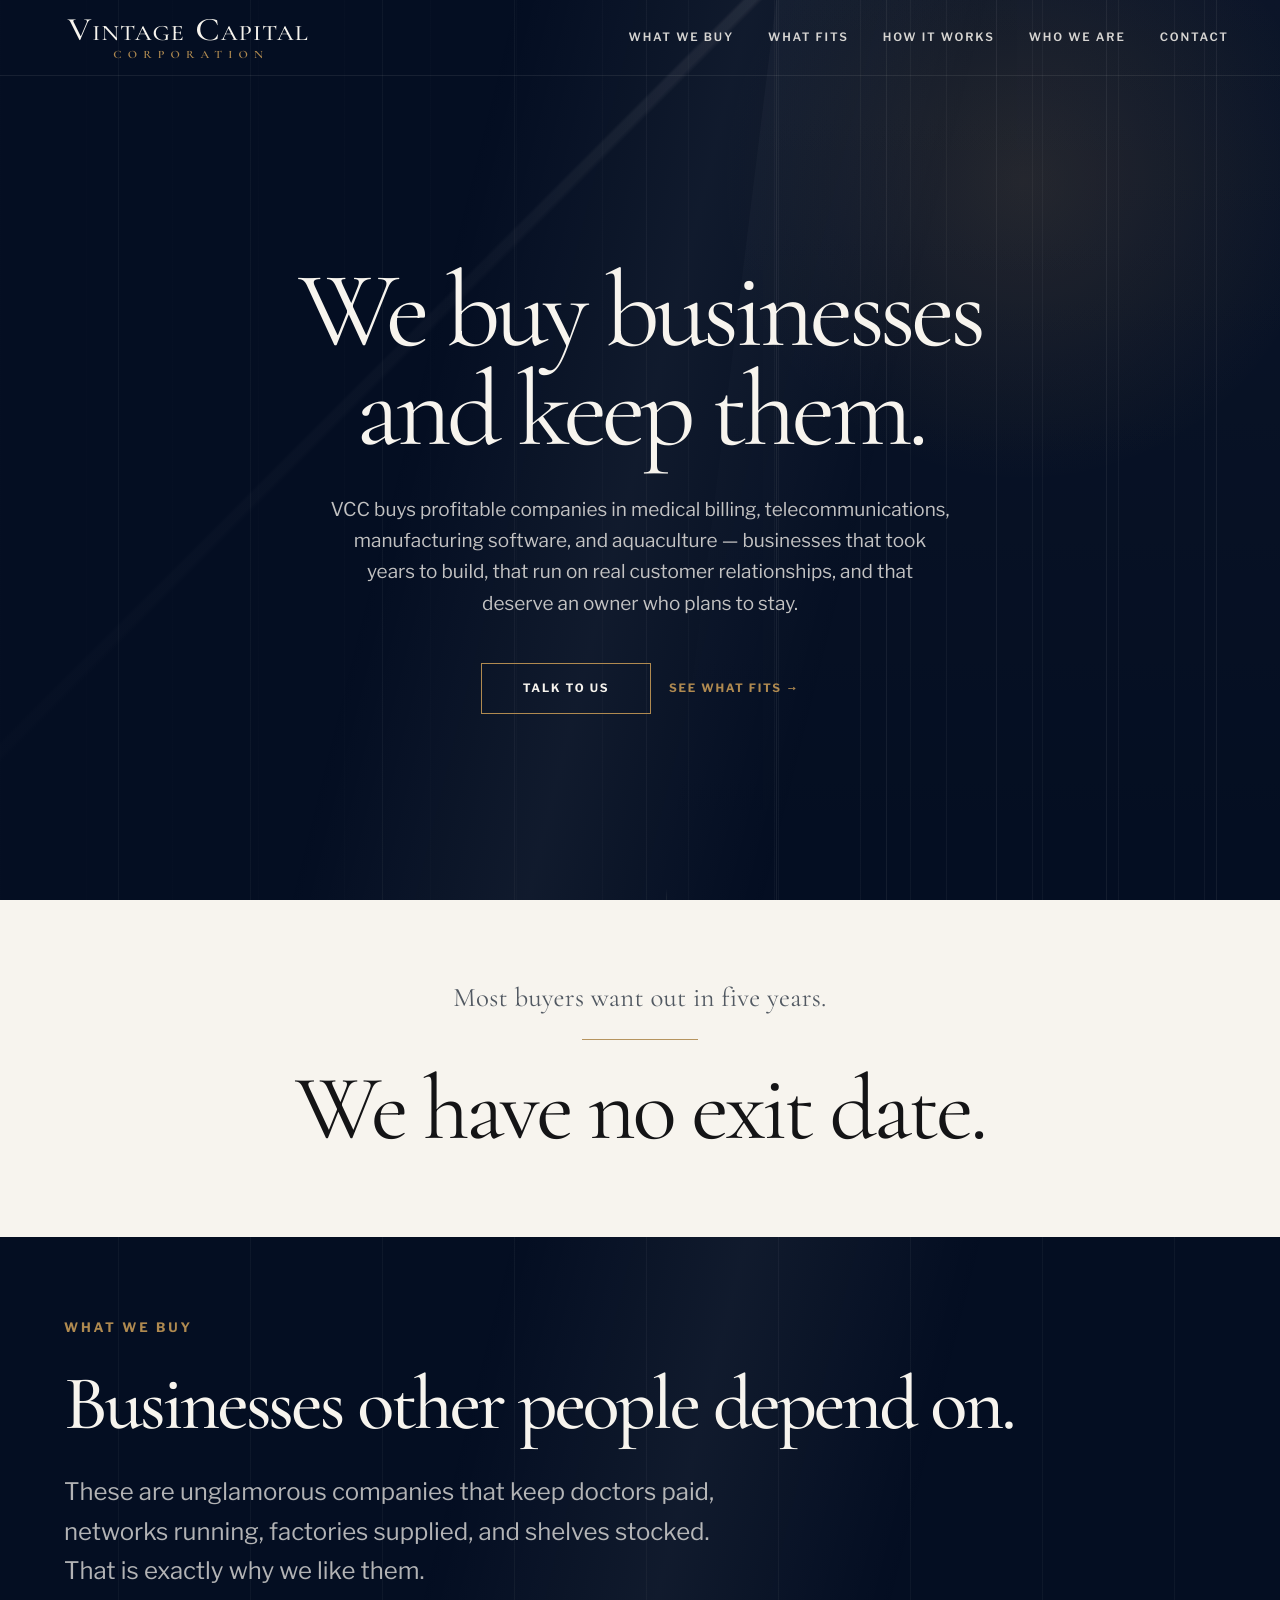
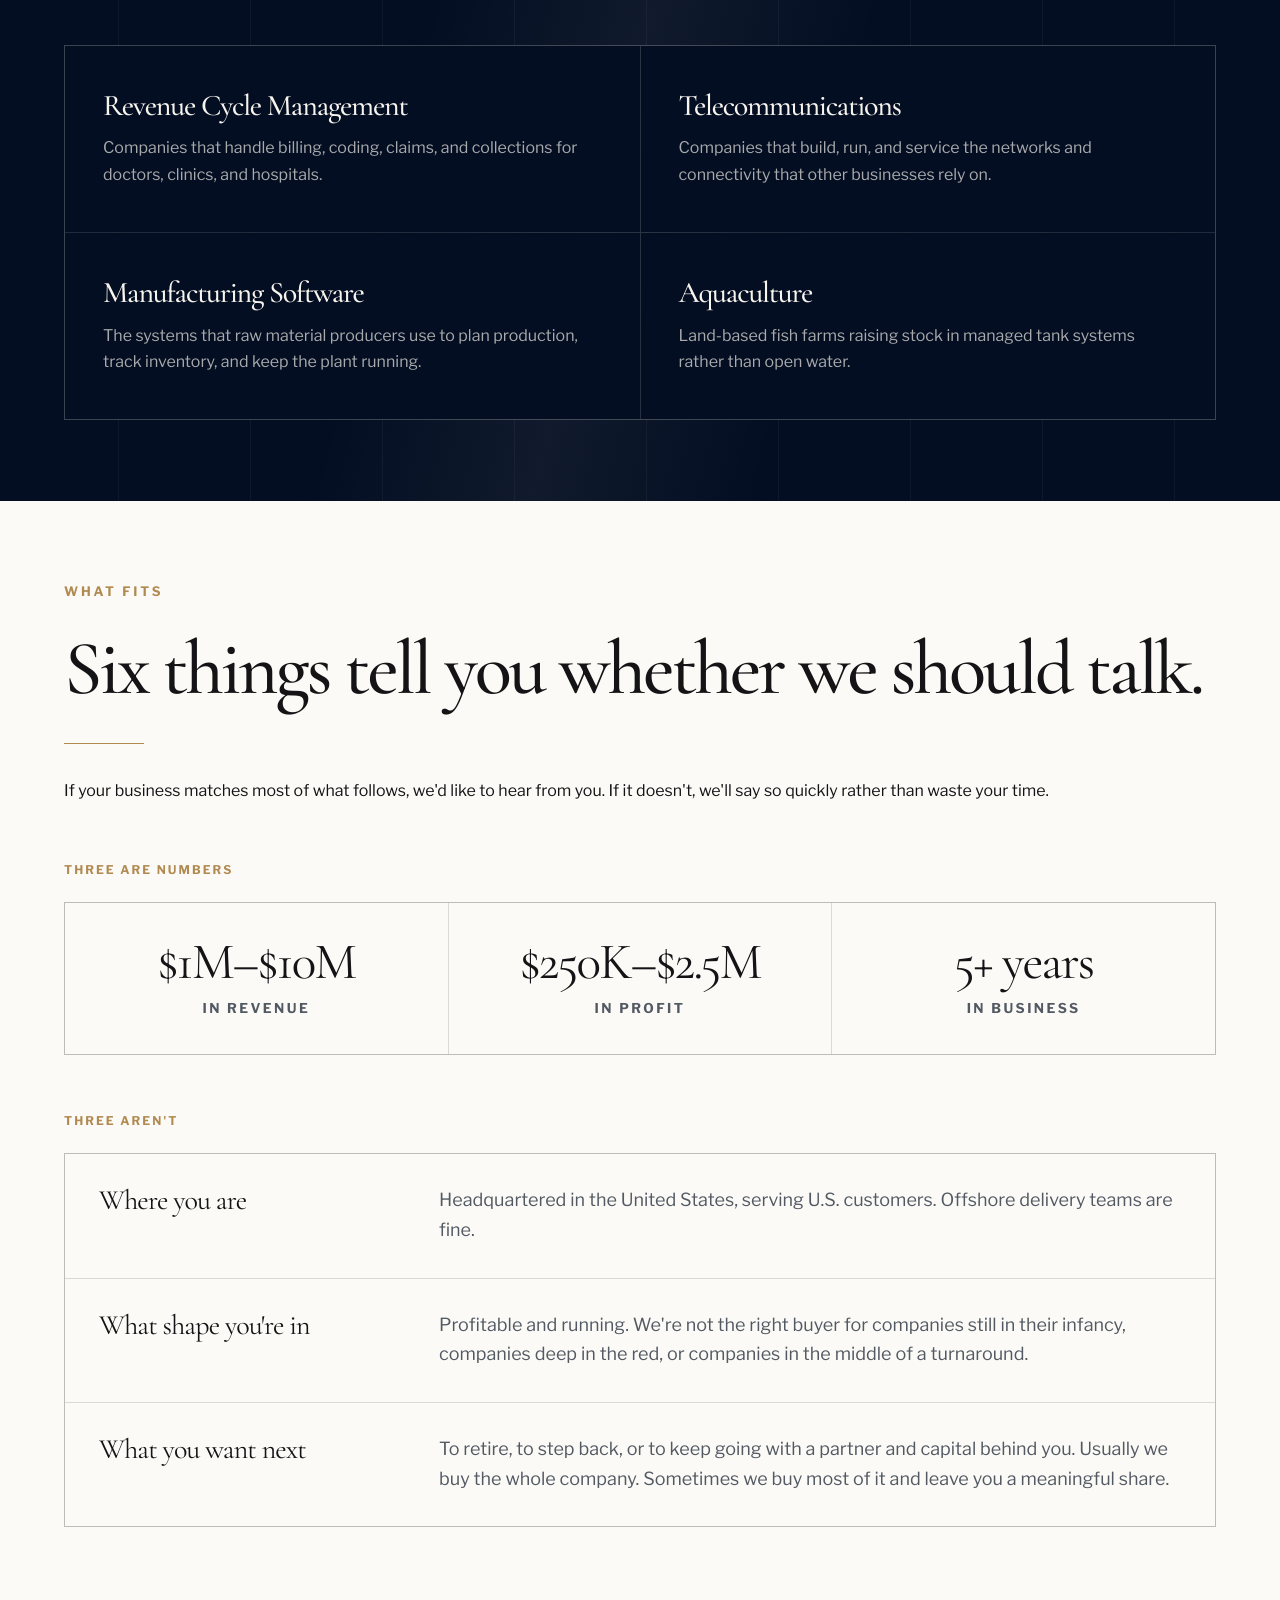
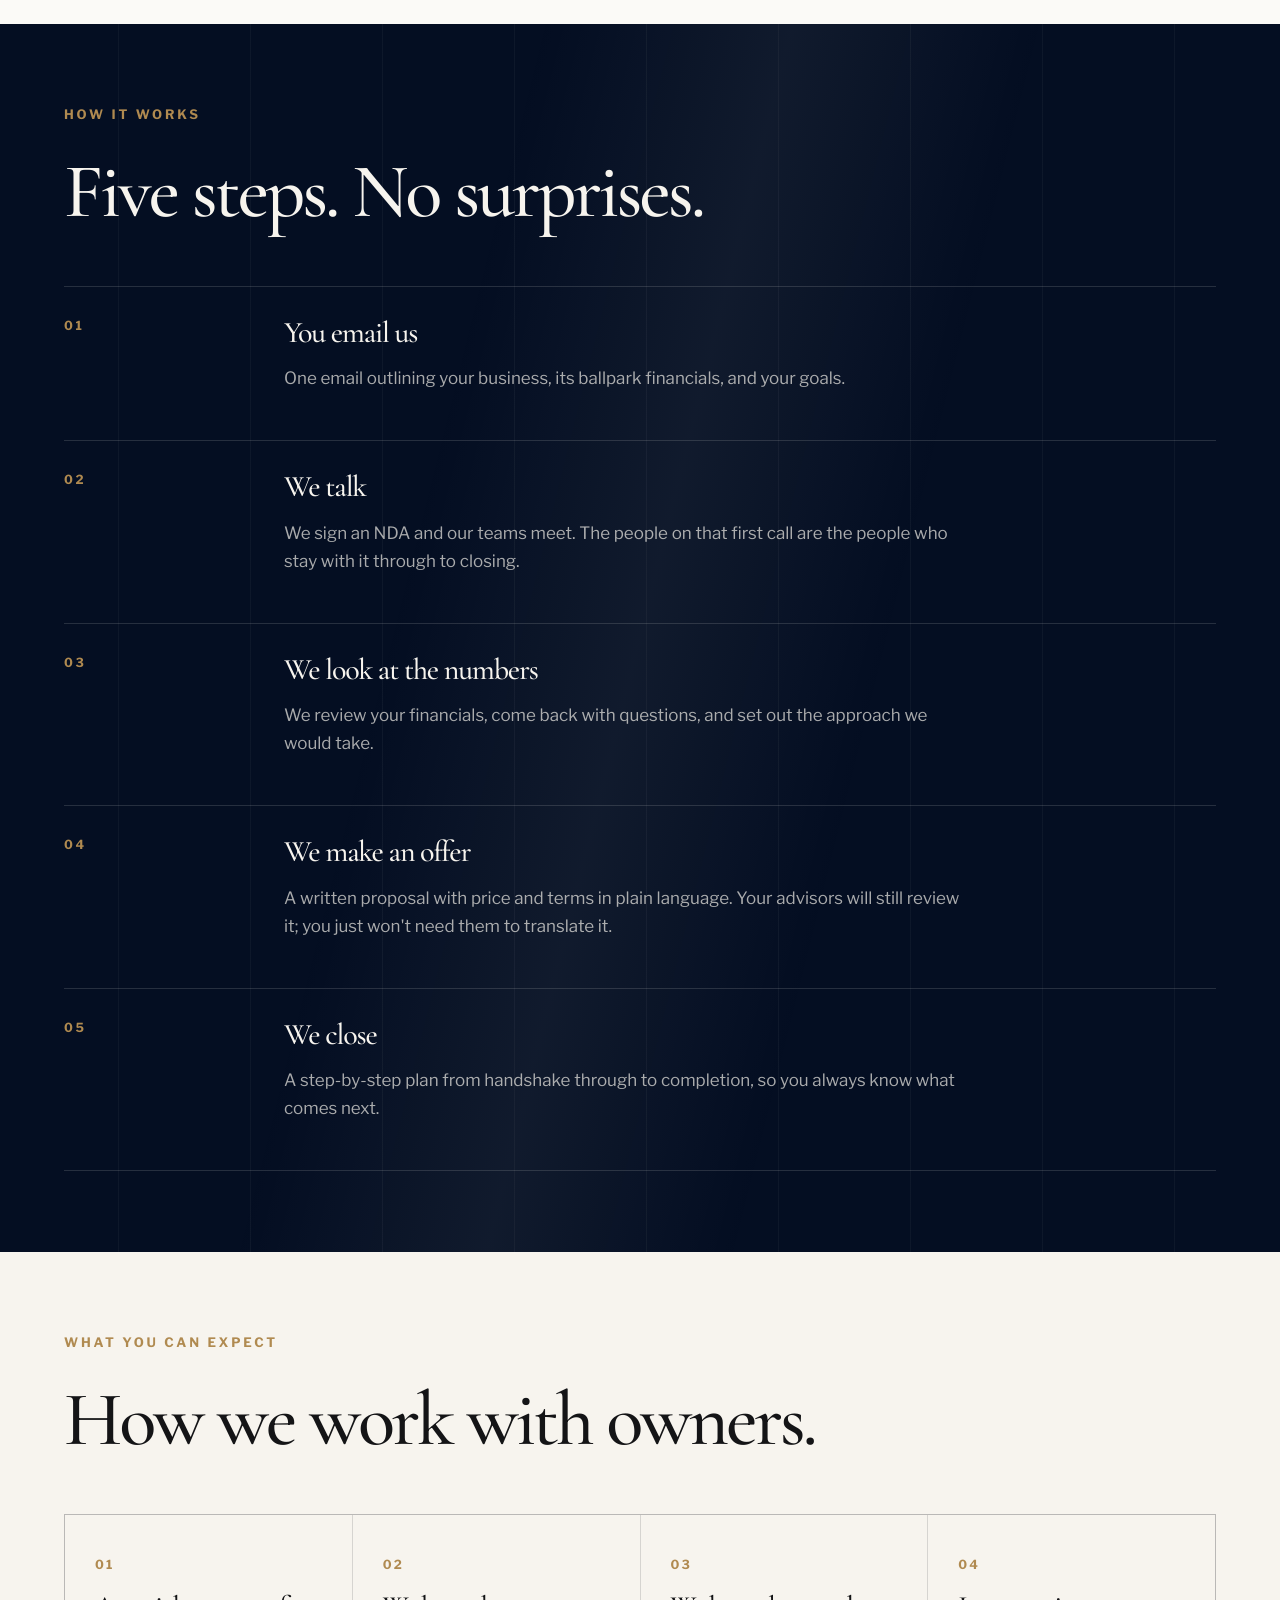
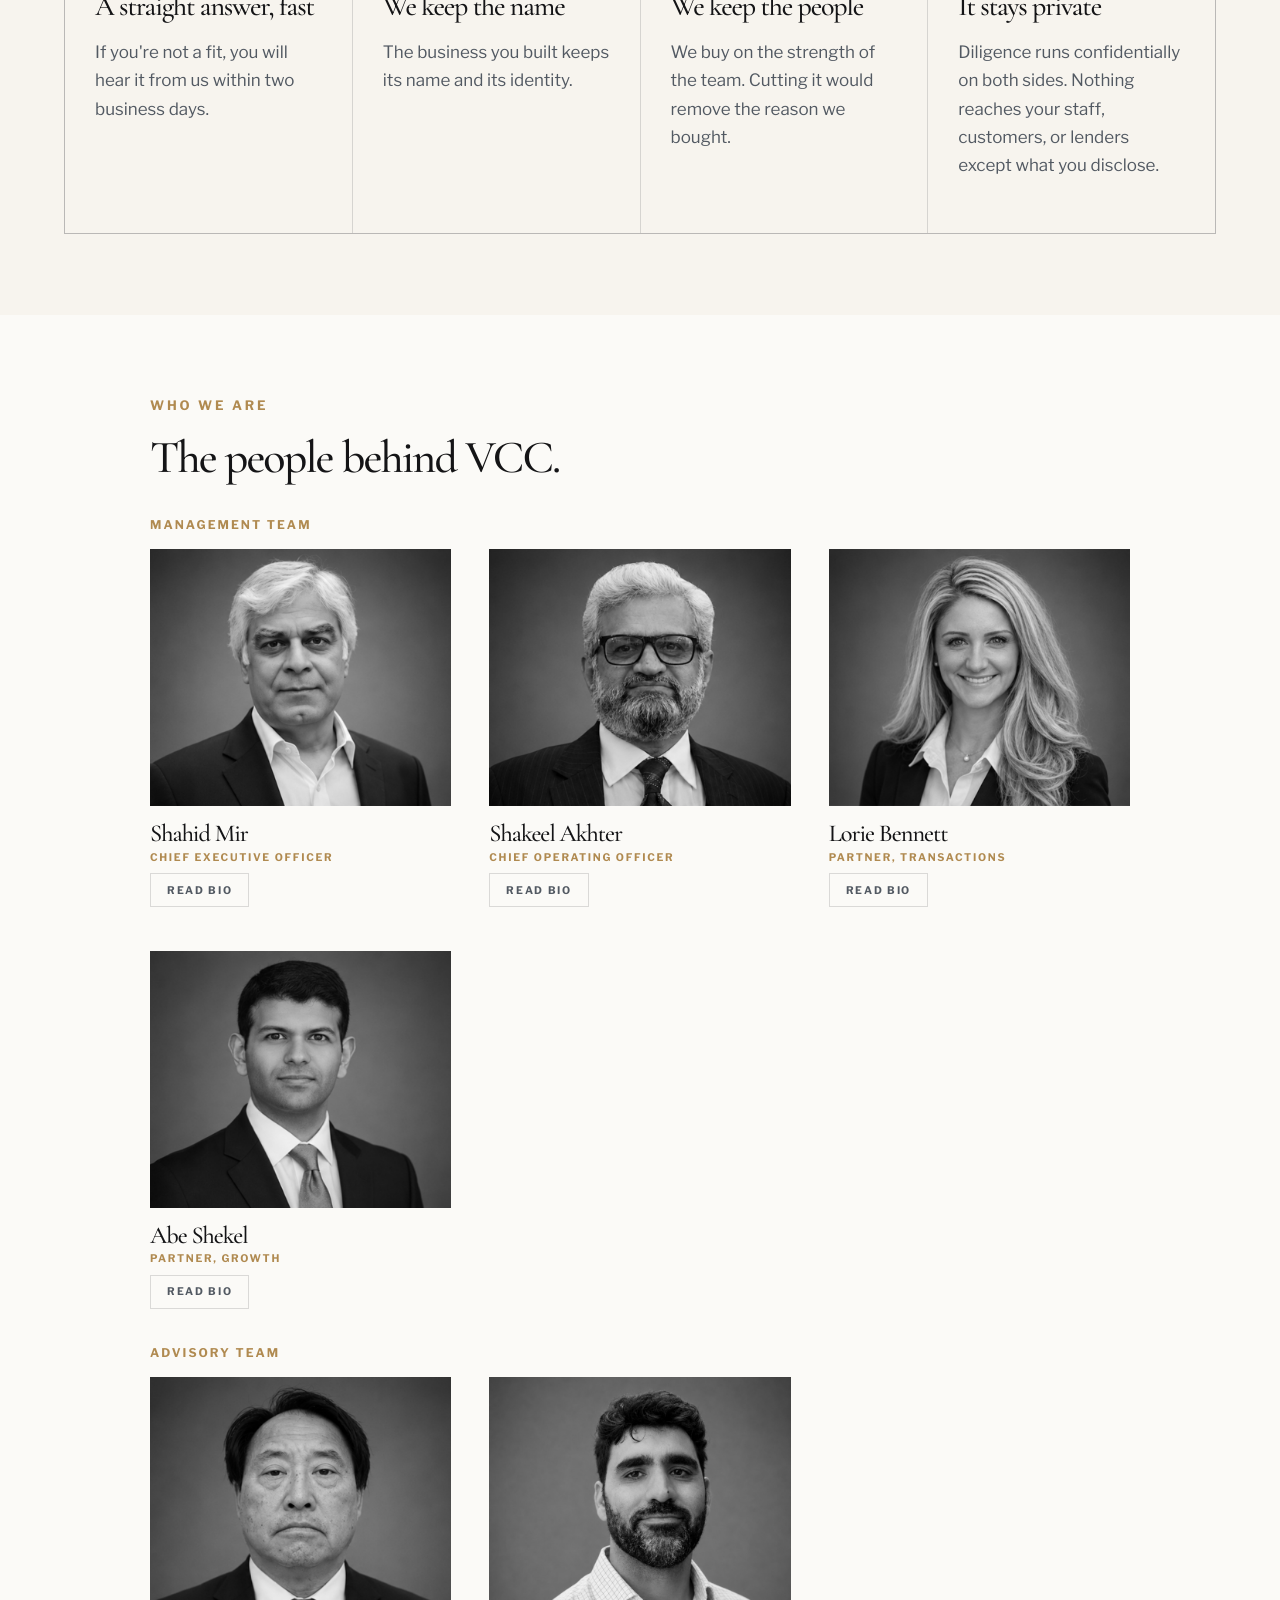
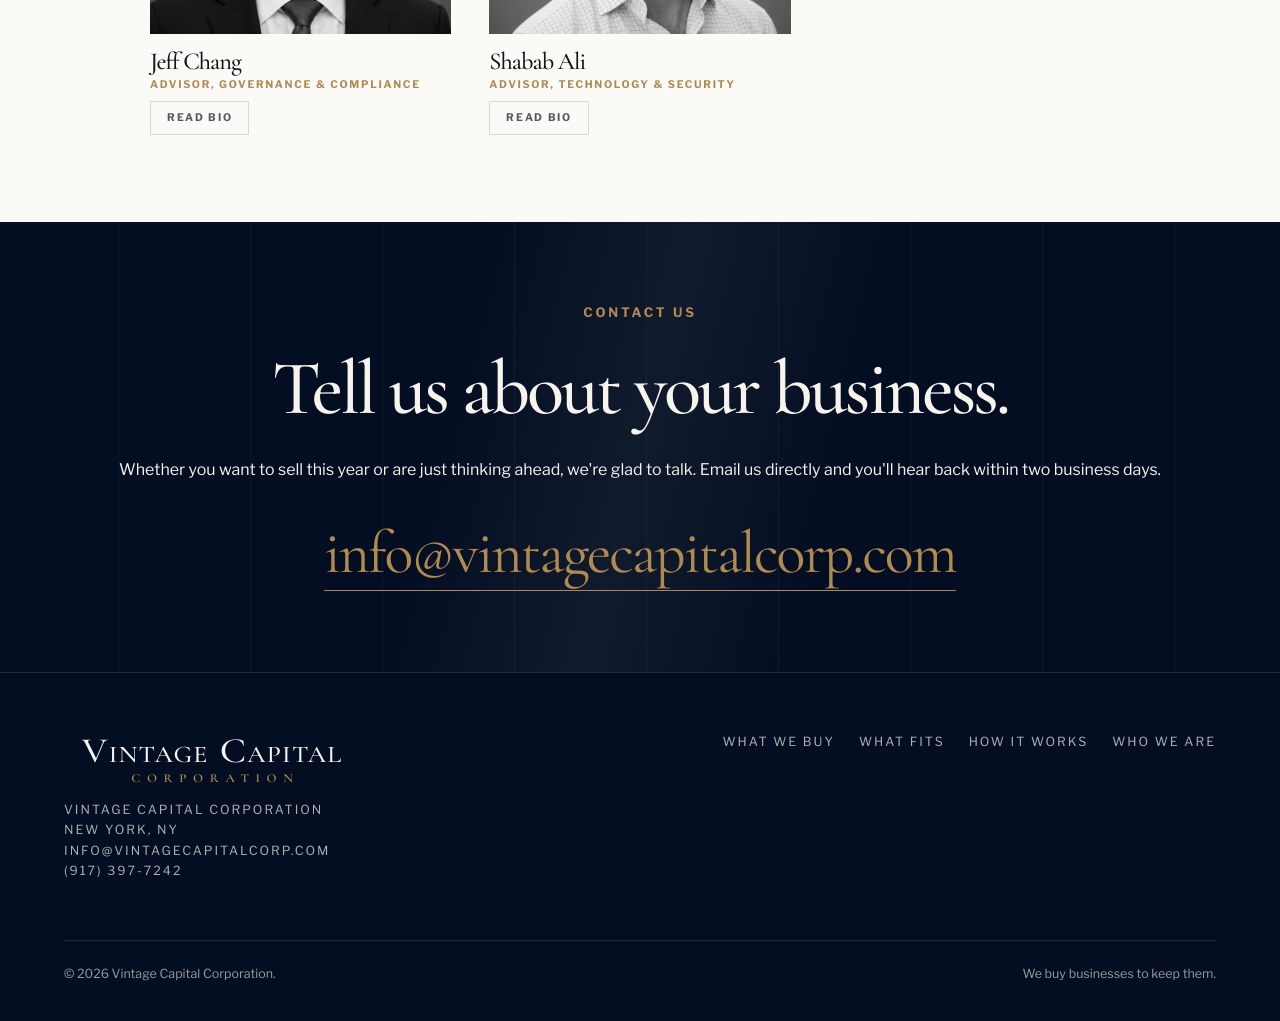
==== commit f97d5127: "Add files via upload" ====
--- a/index.html
+++ b/index.html
@@ -674,7 +674,7 @@
 <section class="screen contact" id="contact">
   <div class="sheen" aria-hidden="true"></div>
   <div class="inner reveal">
-    <span class="section-label">Contact</span>
+    <span class="section-label">Contact us</span>
     <h2 class="big">Tell us about your business.</h2>
     <p class="lead" style="margin-top:28px">Whether you want to sell this year or are just thinking ahead, we're glad to talk. Email us directly and you'll hear back within two business days.</p>
     <a class="mail" href="mailto:info@vintagecapitalcorp.com">info@vintagecapitalcorp.com</a>
@@ -698,7 +698,8 @@
       </g>
     </svg></div>
       <p class="footer-meta">Vintage Capital Corporation<br>New York, NY<br>
-        <a href="mailto:info@vintagecapitalcorp.com">info@vintagecapitalcorp.com</a></p>
+        <a href="mailto:info@vintagecapitalcorp.com">info@vintagecapitalcorp.com</a><br>
+        <a href="tel:+19173977242">(917) 397-7242</a></p>
     </div>
     <div class="footer-links">
       <a href="#buy">What We Buy</a>
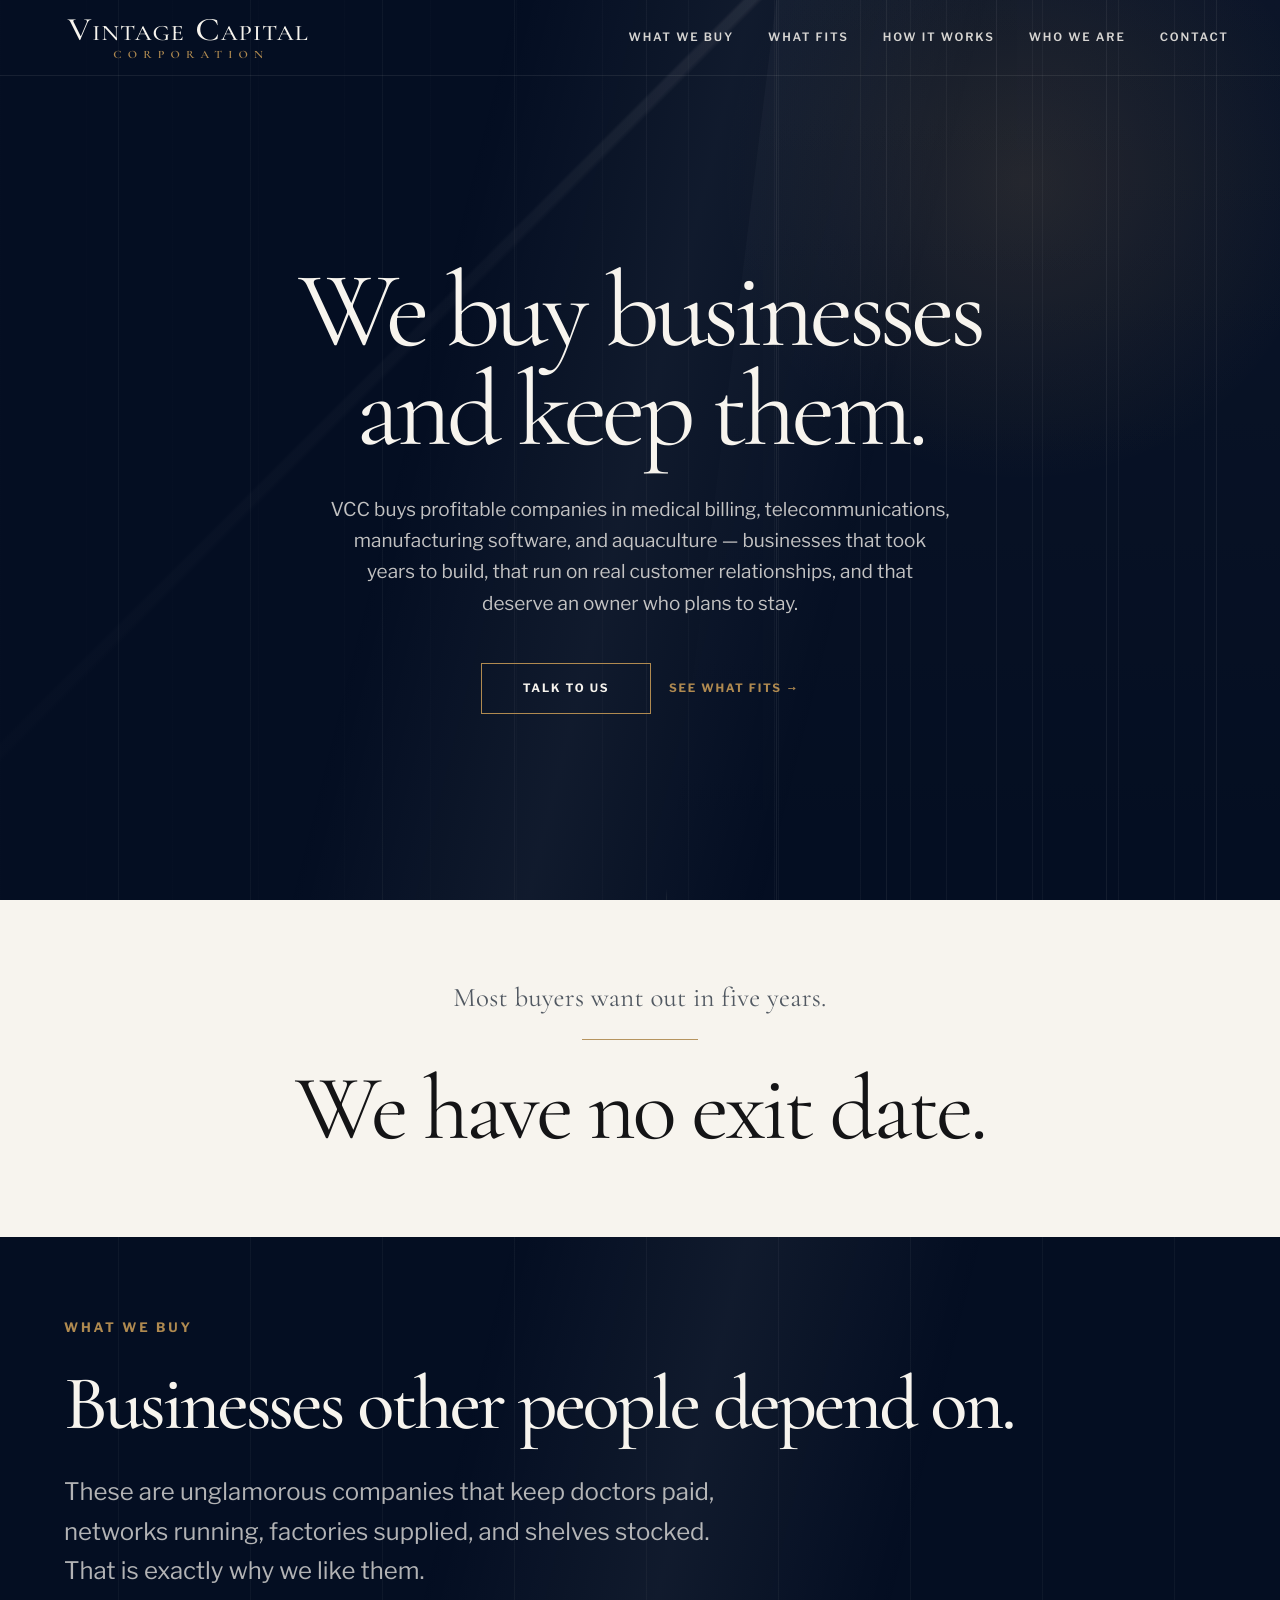
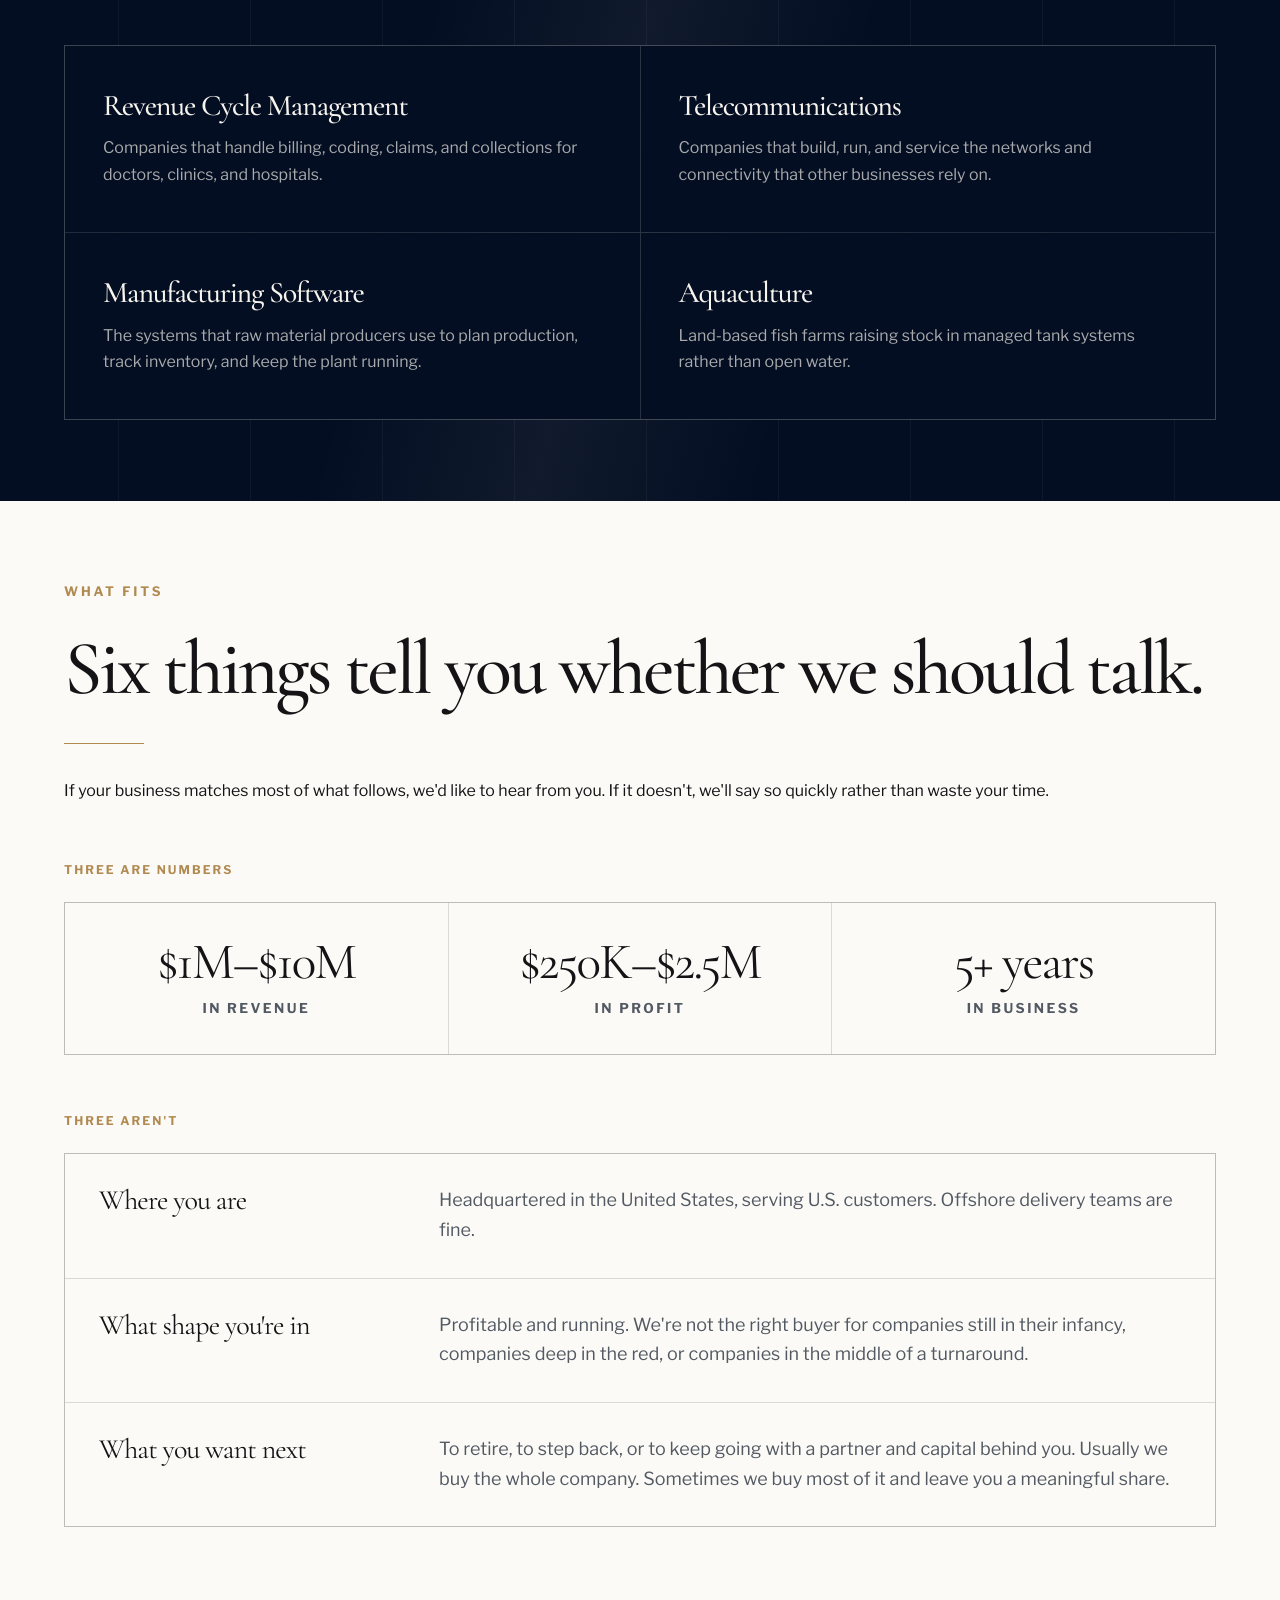
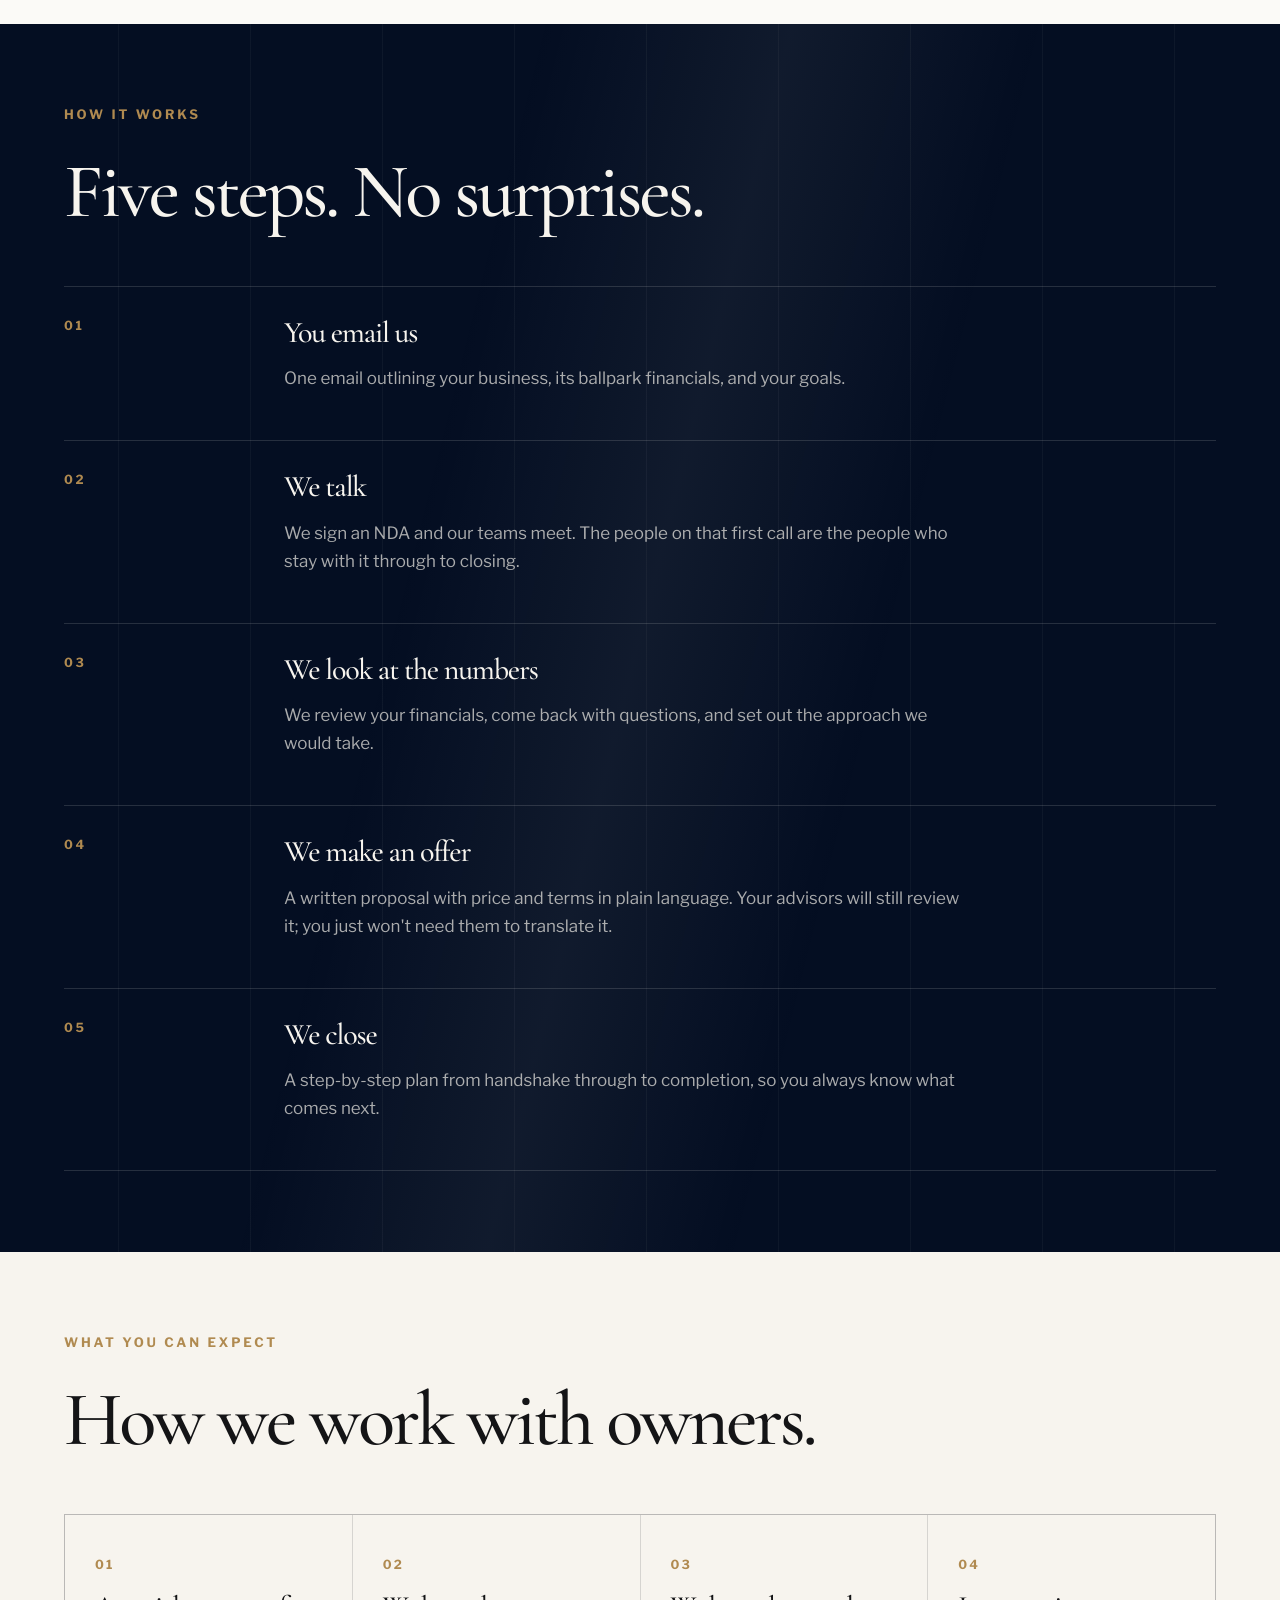
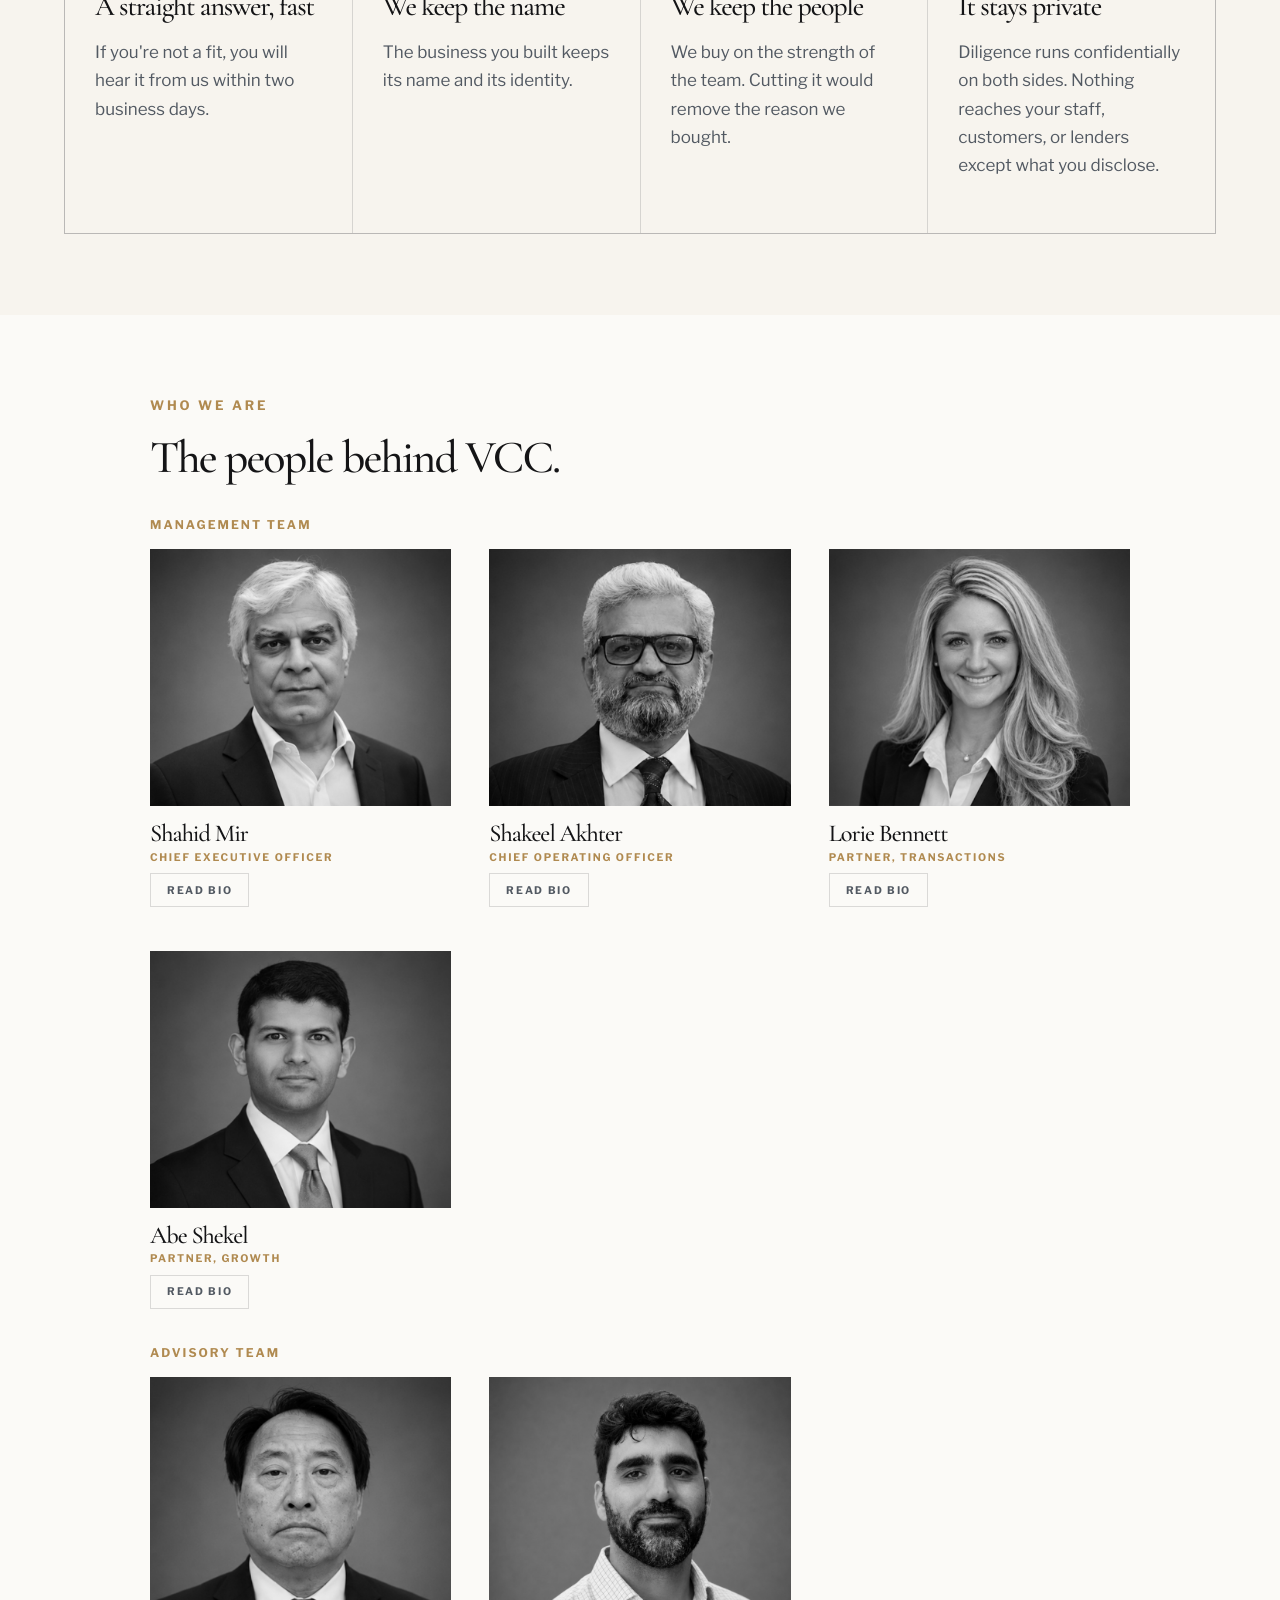
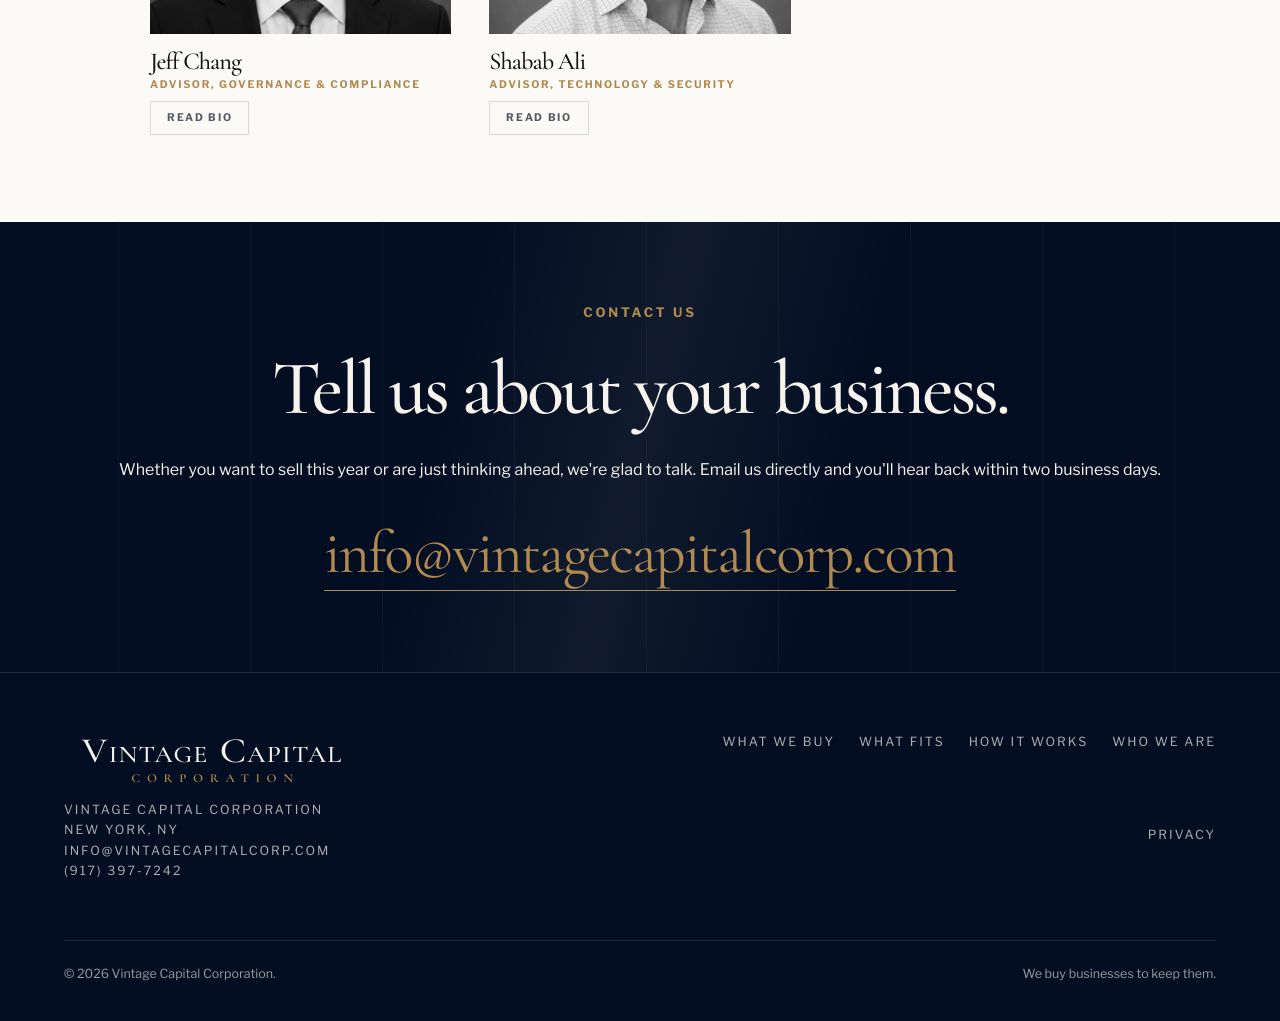
==== commit 299ae2e8: "Add files via upload" ====
--- a/index.html
+++ b/index.html
@@ -706,6 +706,7 @@
       <a href="#fit">What Fits</a>
       <a href="#how">How It Works</a>
       <a href="#team">Who We Are</a>
+      <a href="privacy.html">Privacy</a>
     </div>
   </div>
   <div class="footer-bottom">
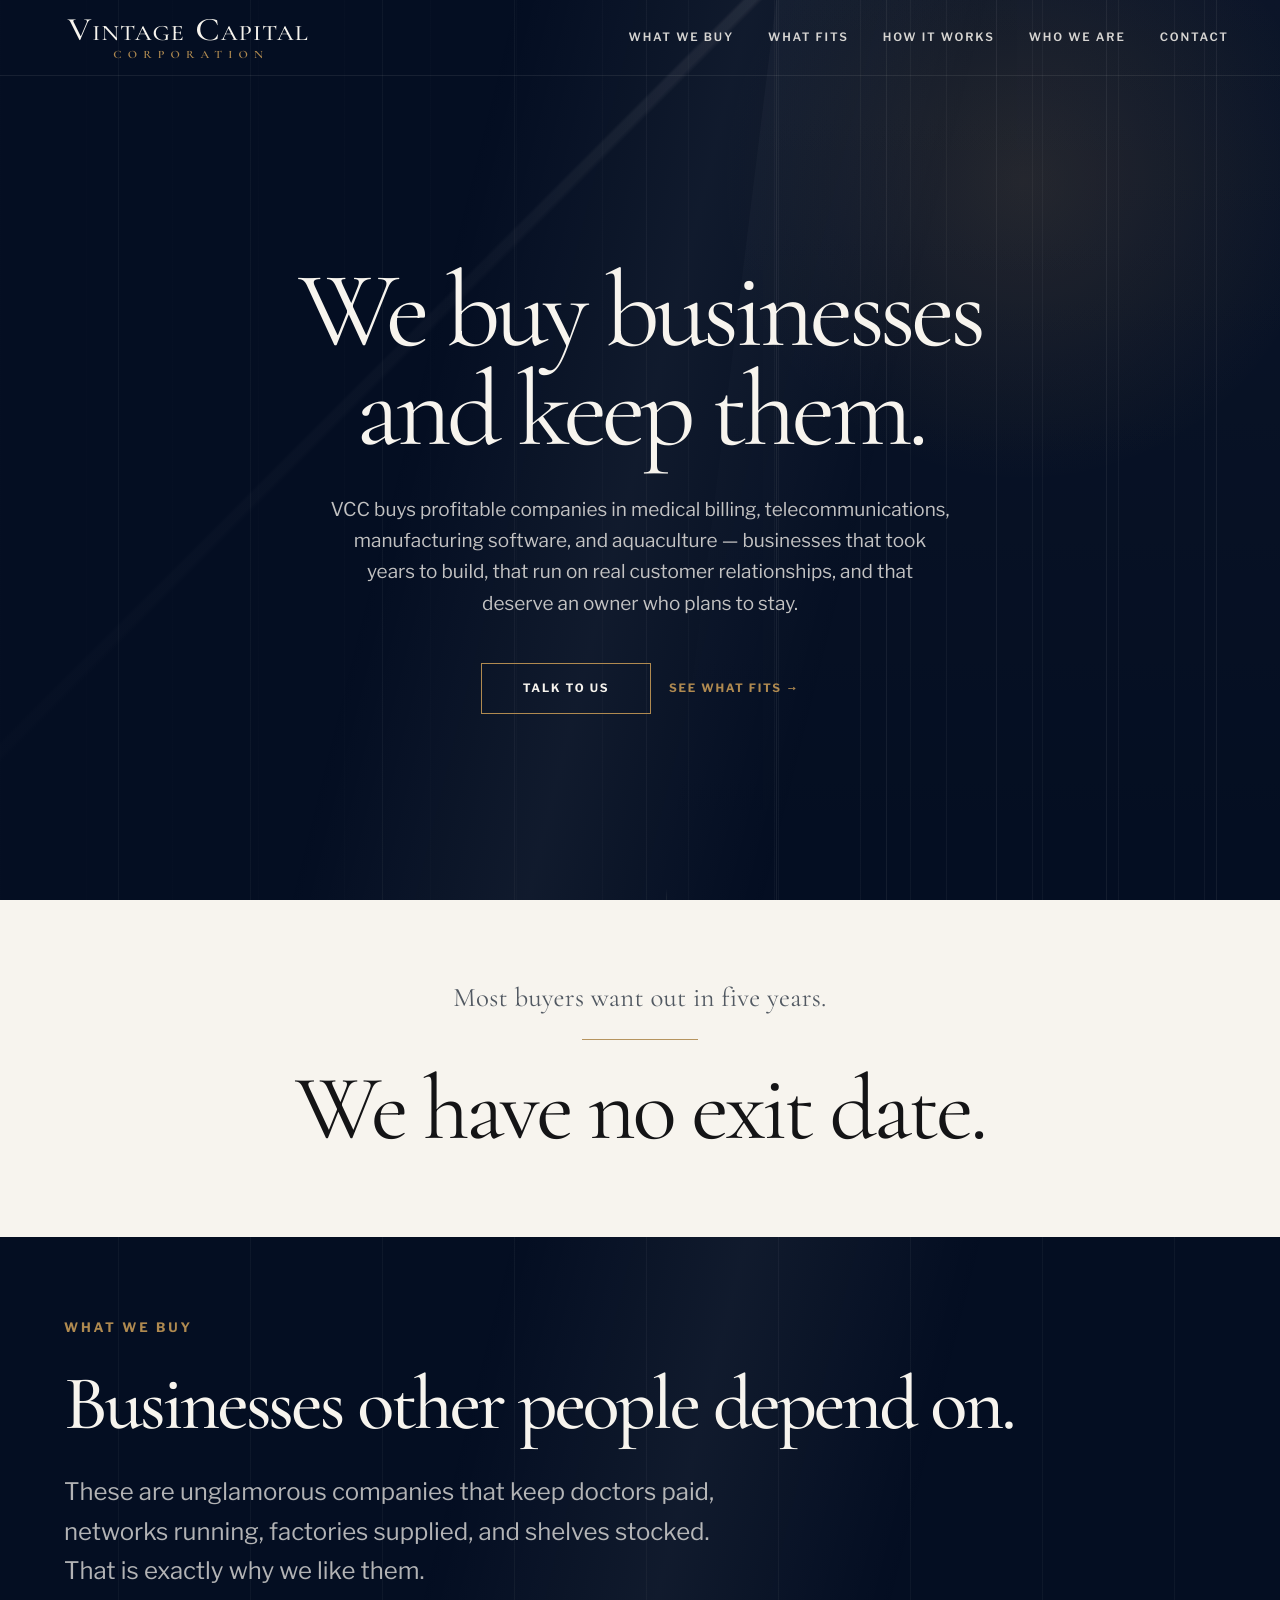
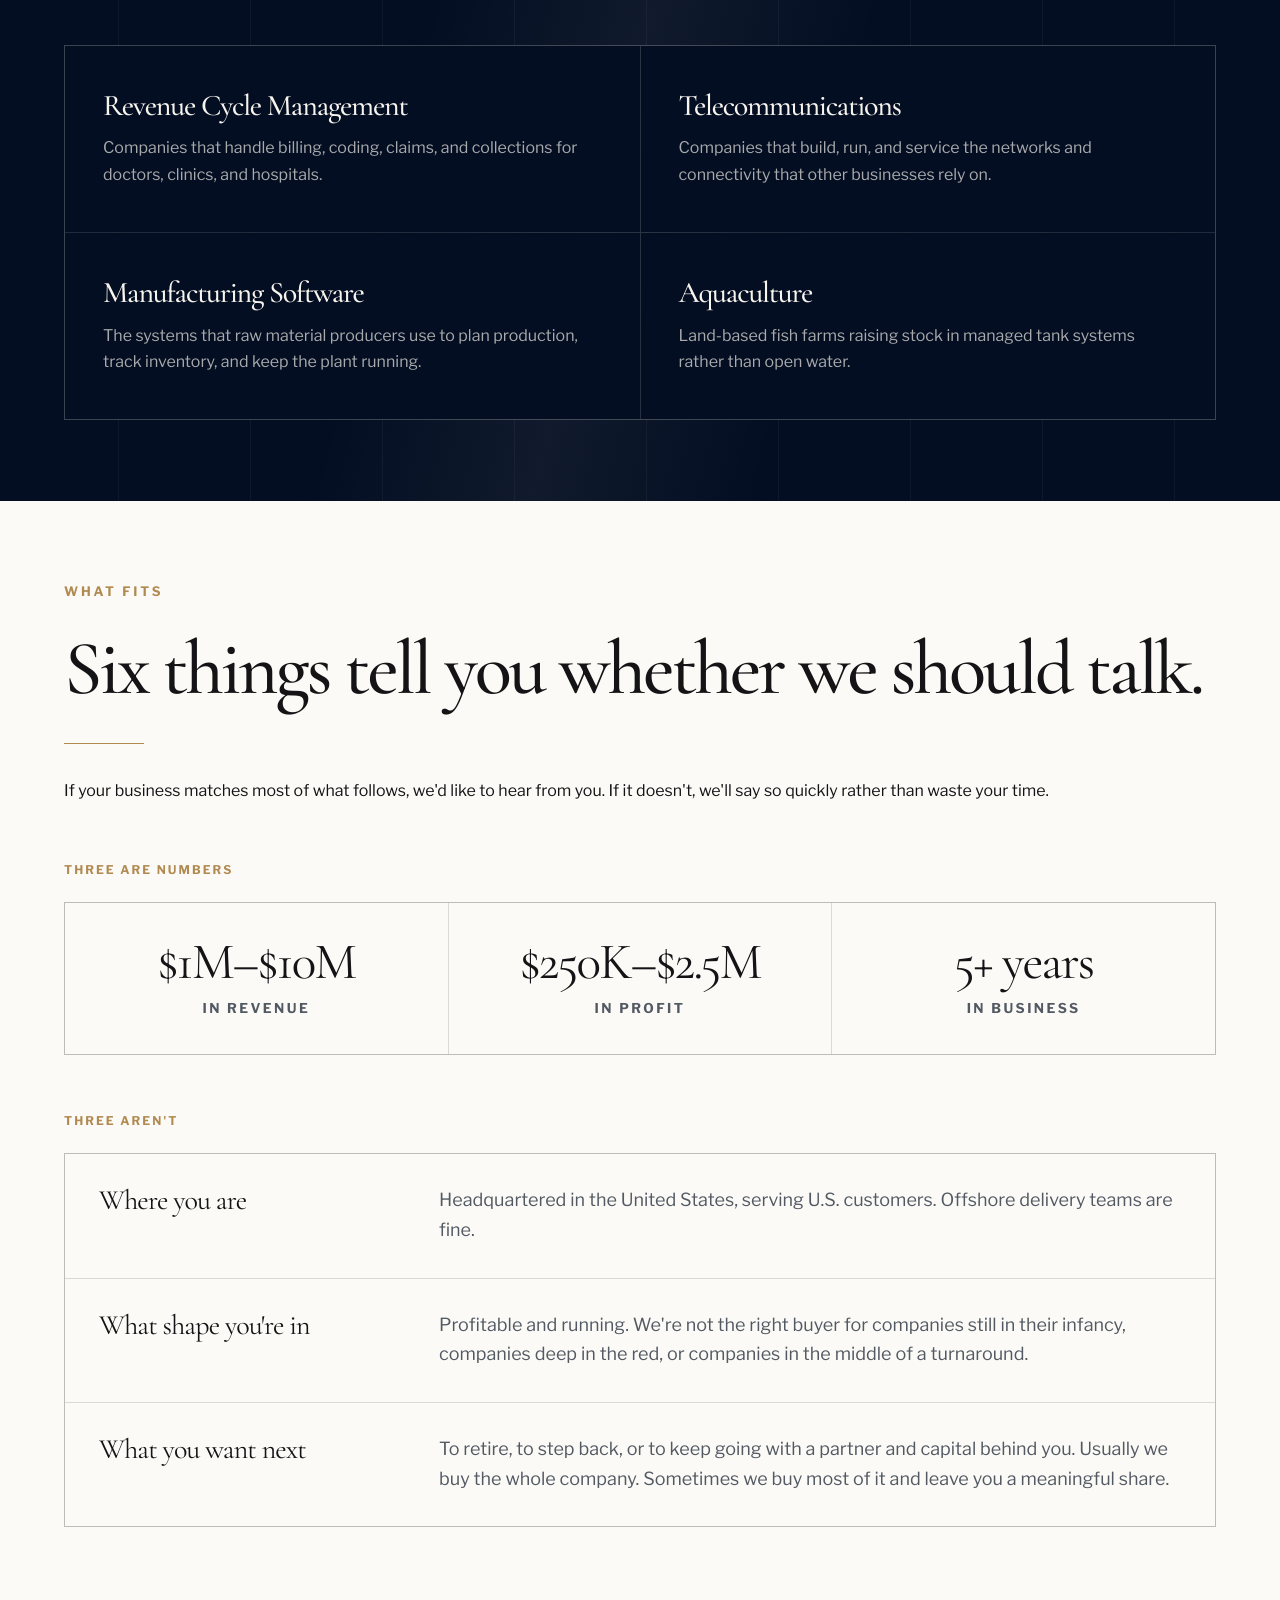
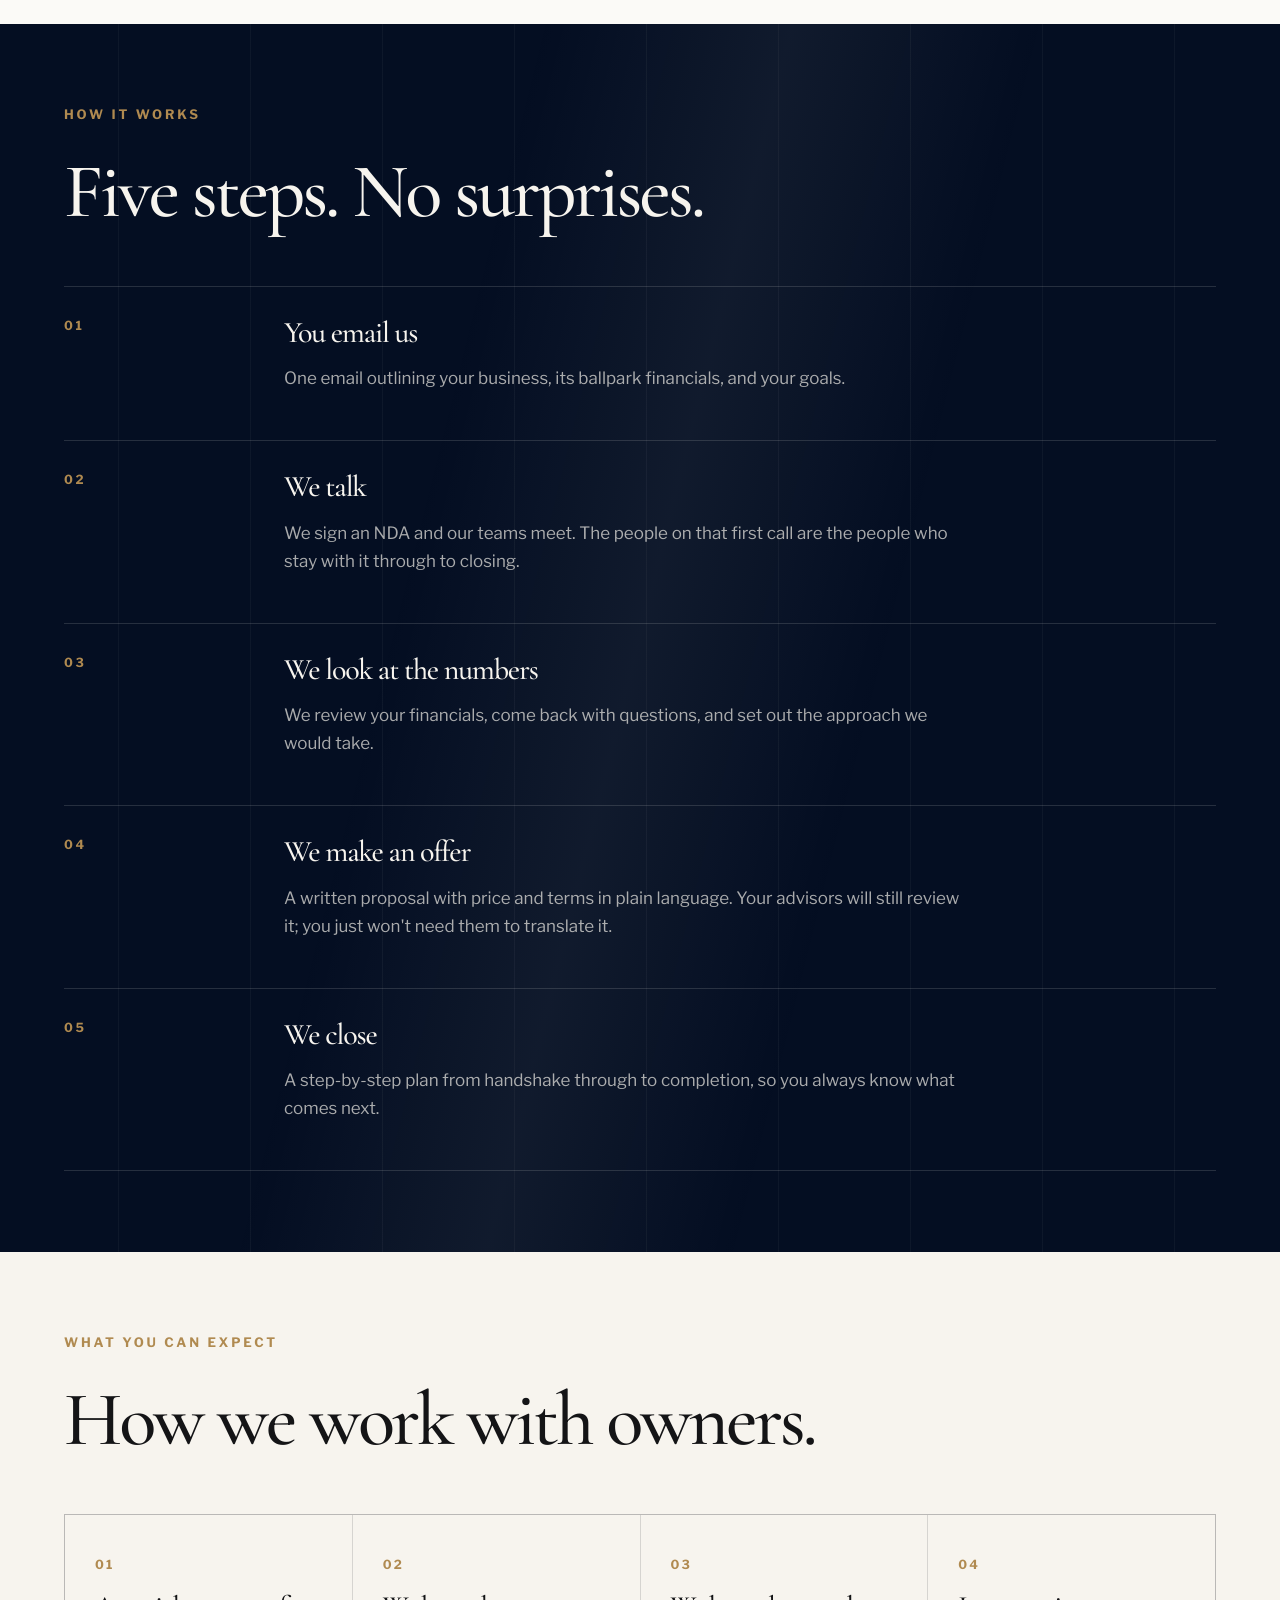
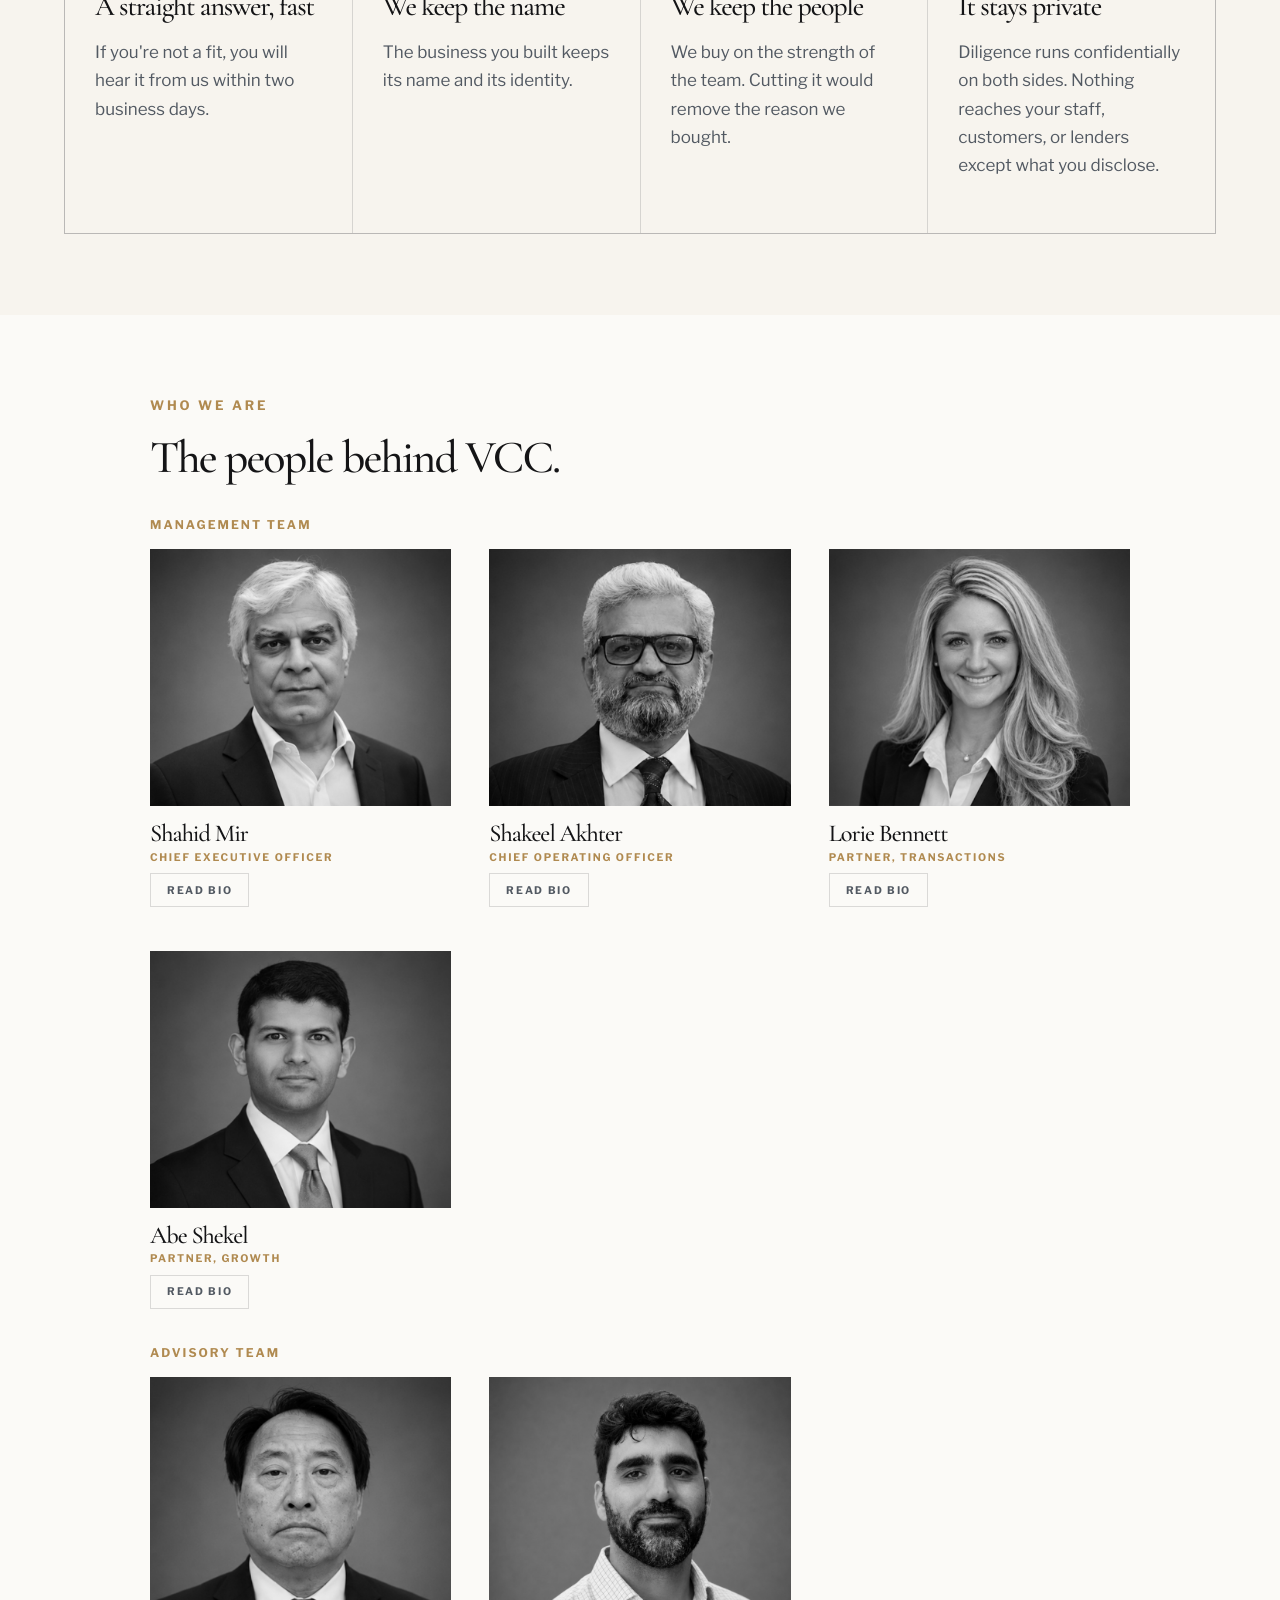
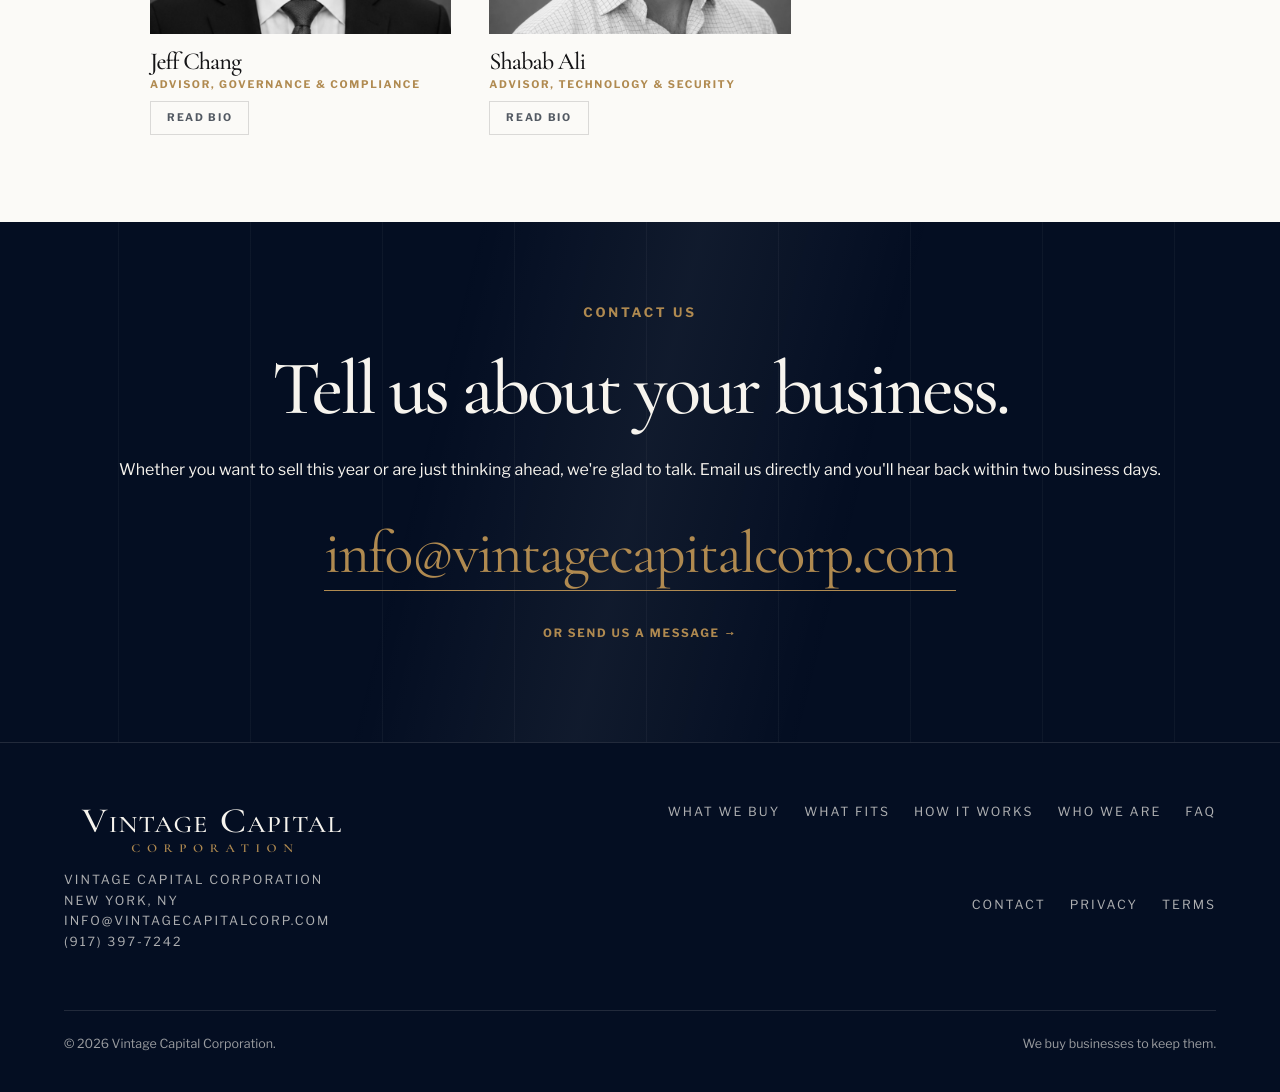
==== commit 2fc219bc: "Add files via upload" ====
--- a/index.html
+++ b/index.html
@@ -678,6 +678,7 @@
     <h2 class="big">Tell us about your business.</h2>
     <p class="lead" style="margin-top:28px">Whether you want to sell this year or are just thinking ahead, we're glad to talk. Email us directly and you'll hear back within two business days.</p>
     <a class="mail" href="mailto:info@vintagecapitalcorp.com">info@vintagecapitalcorp.com</a>
+    <p style="margin-top:28px"><a class="link-arrow" href="contact.html">Or send us a message &rarr;</a></p>
   </div>
 </section>
 
@@ -706,7 +707,10 @@
       <a href="#fit">What Fits</a>
       <a href="#how">How It Works</a>
       <a href="#team">Who We Are</a>
+      <a href="faq.html">FAQ</a>
+      <a href="contact.html">Contact</a>
       <a href="privacy.html">Privacy</a>
+      <a href="terms.html">Terms</a>
     </div>
   </div>
   <div class="footer-bottom">
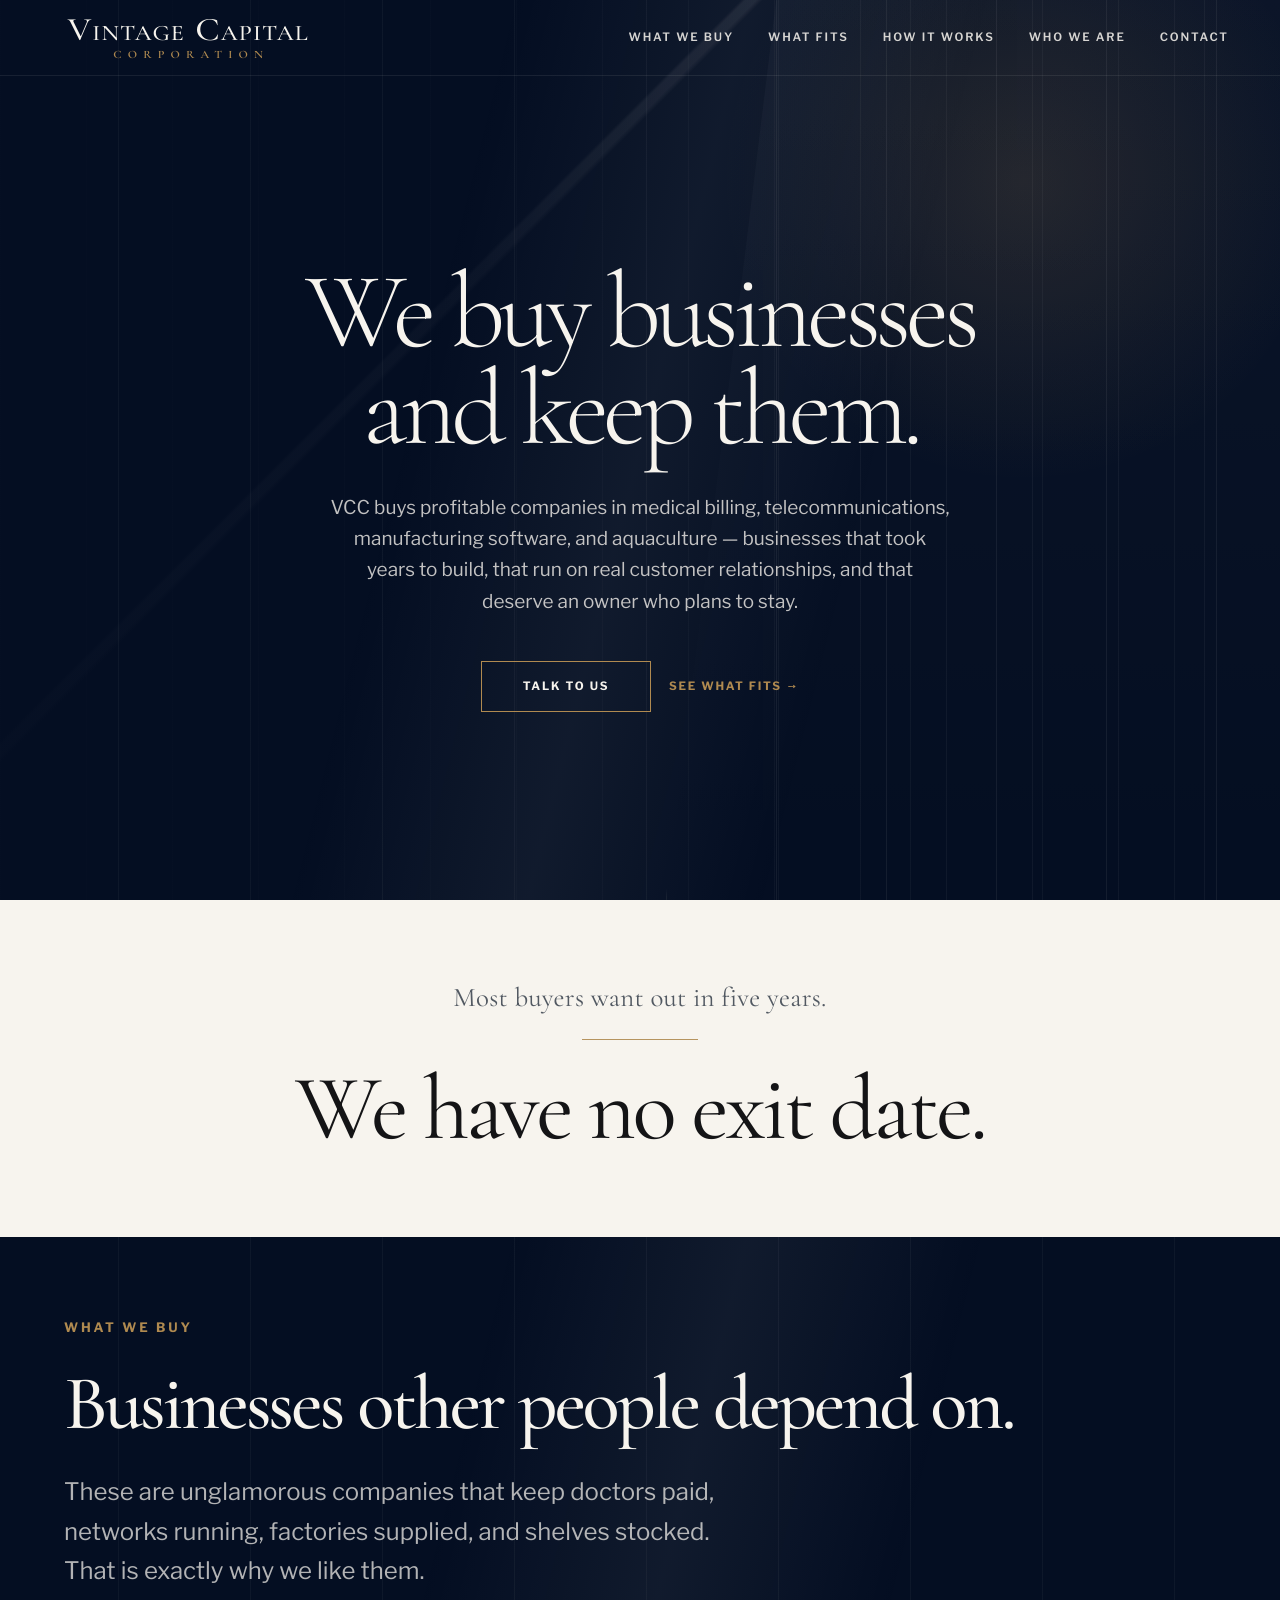
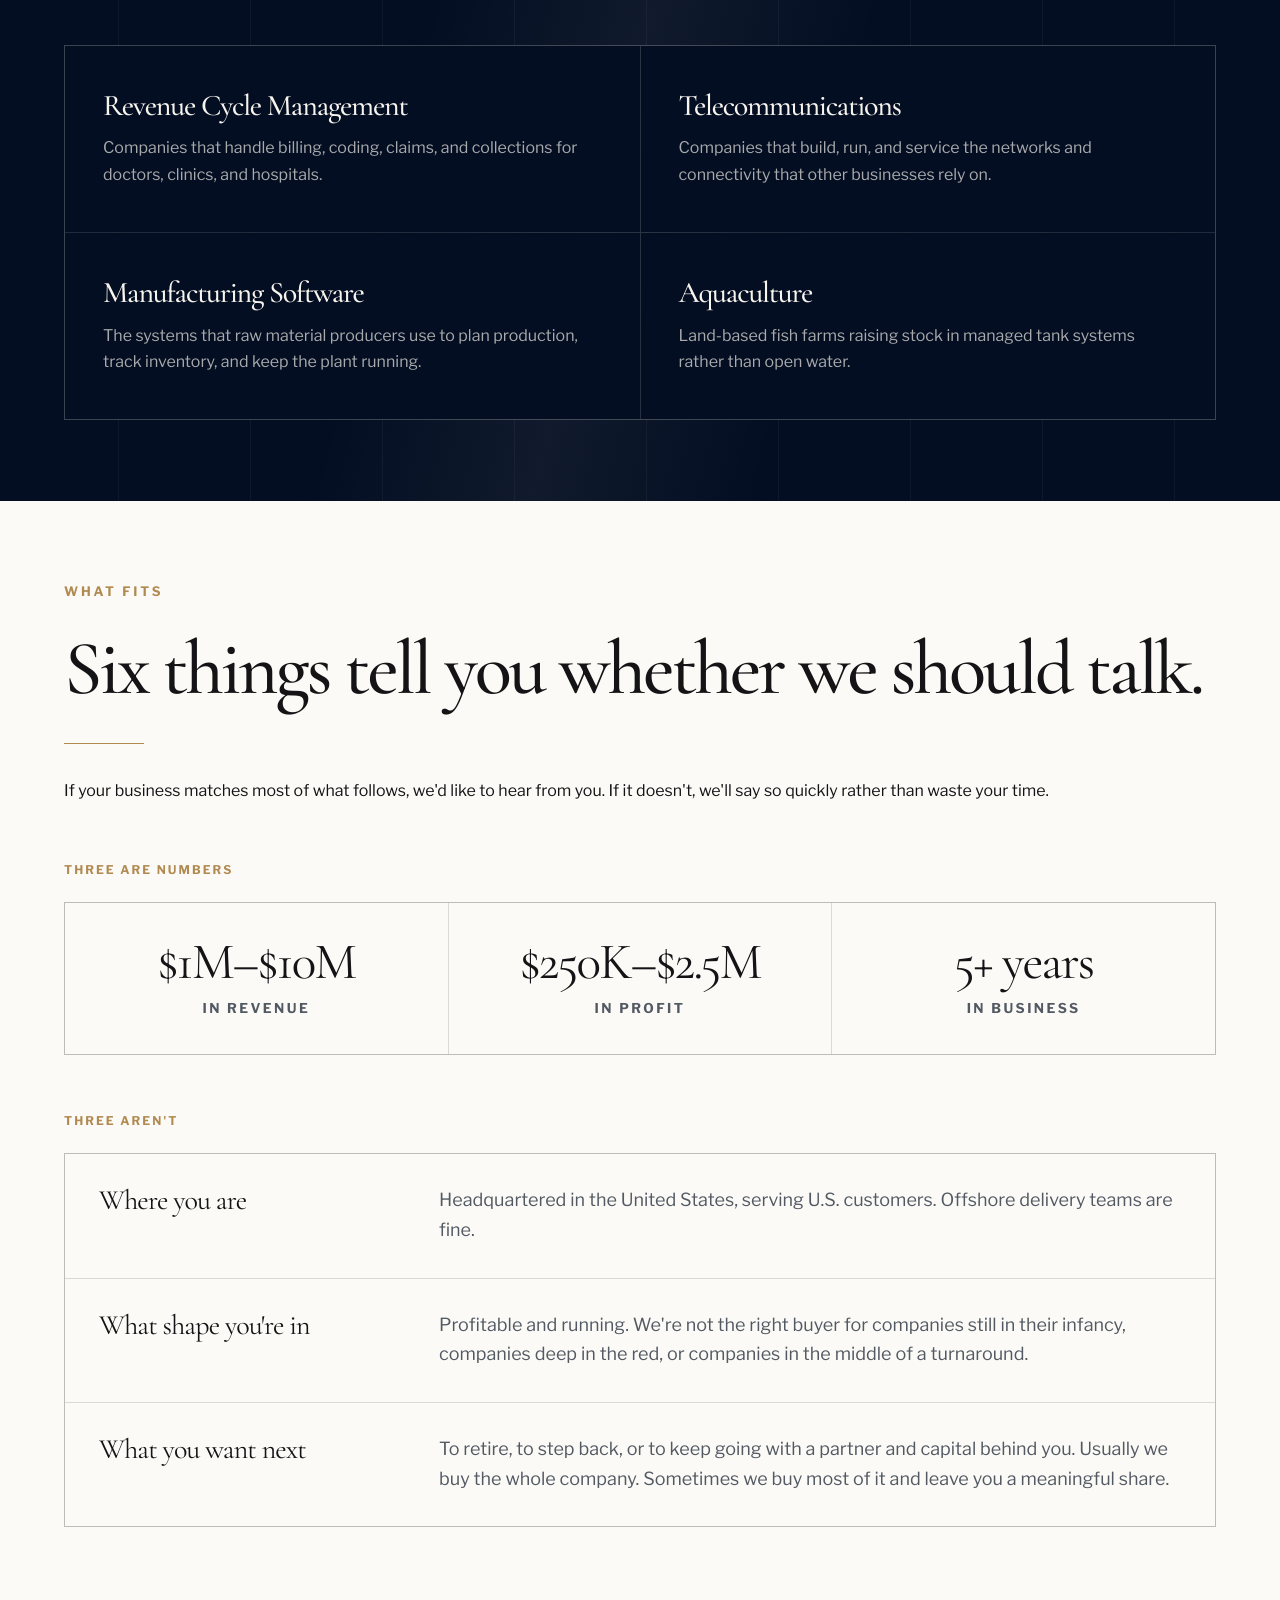
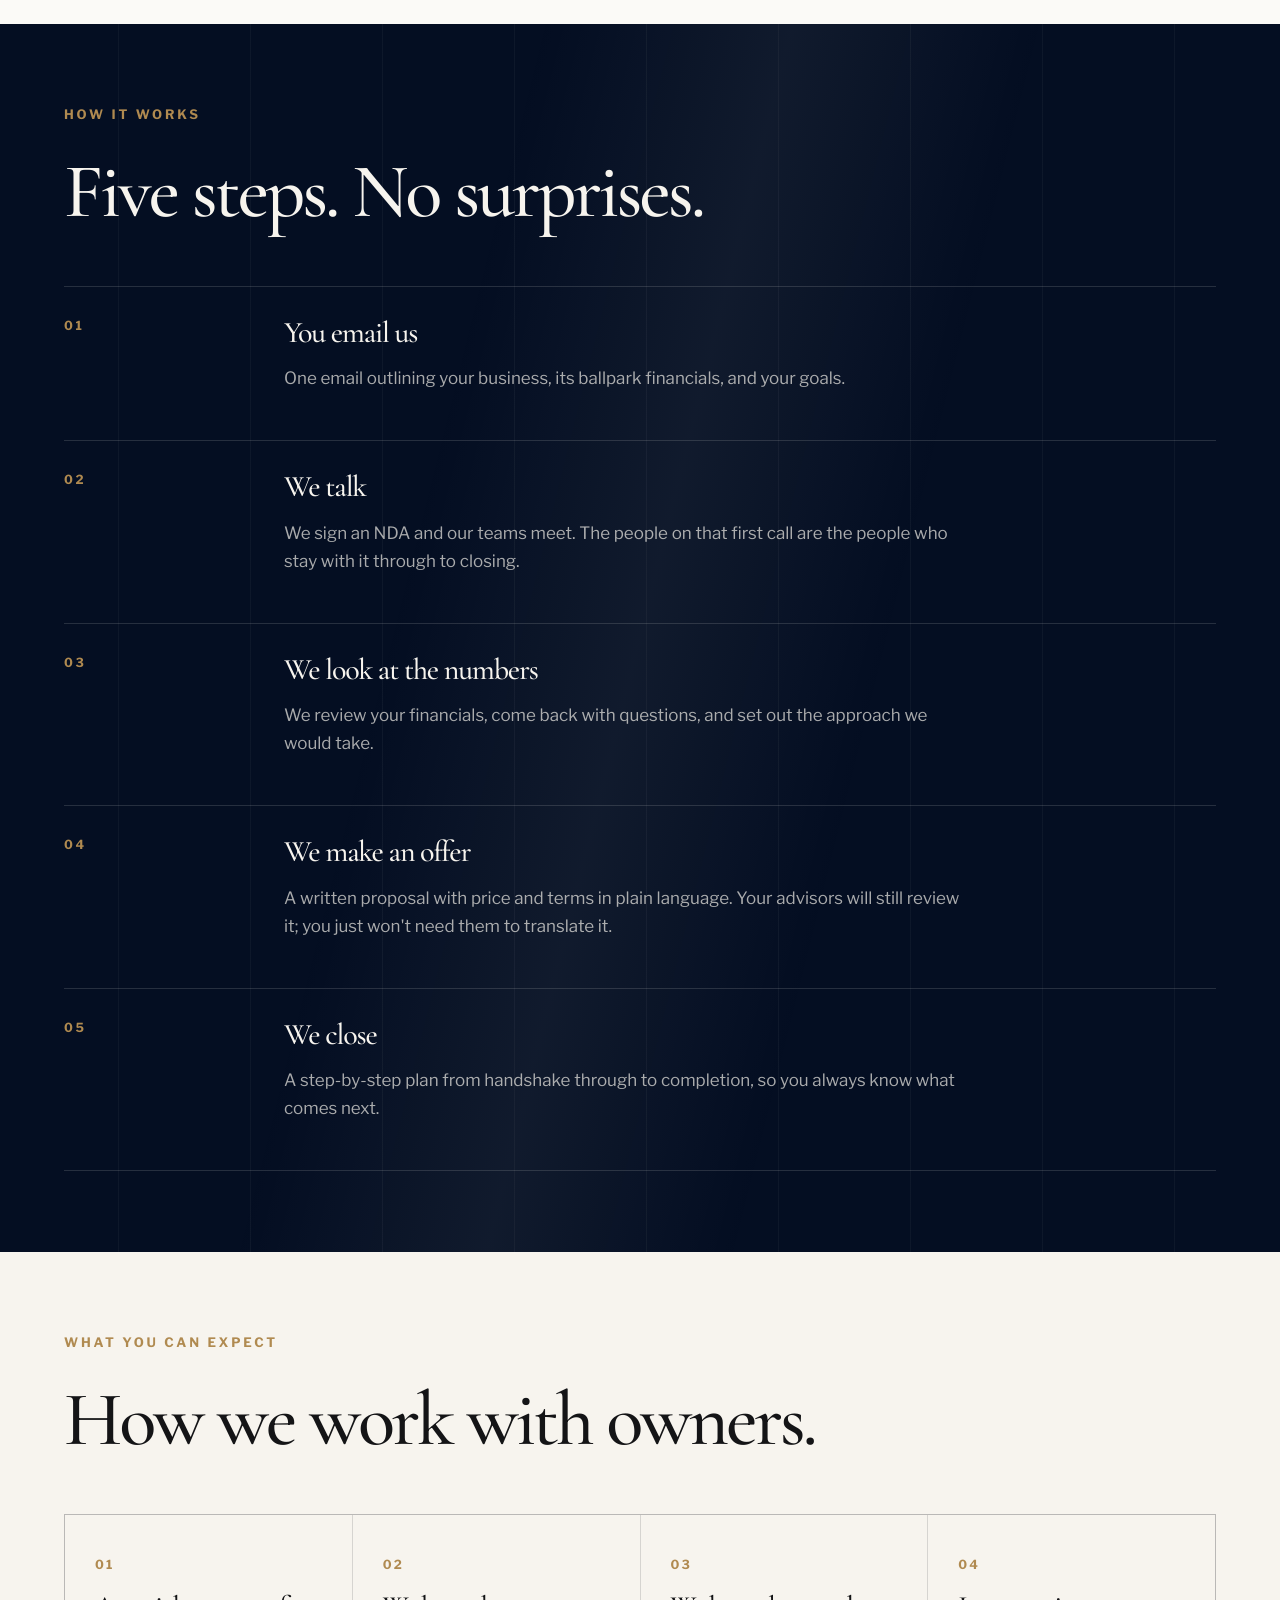
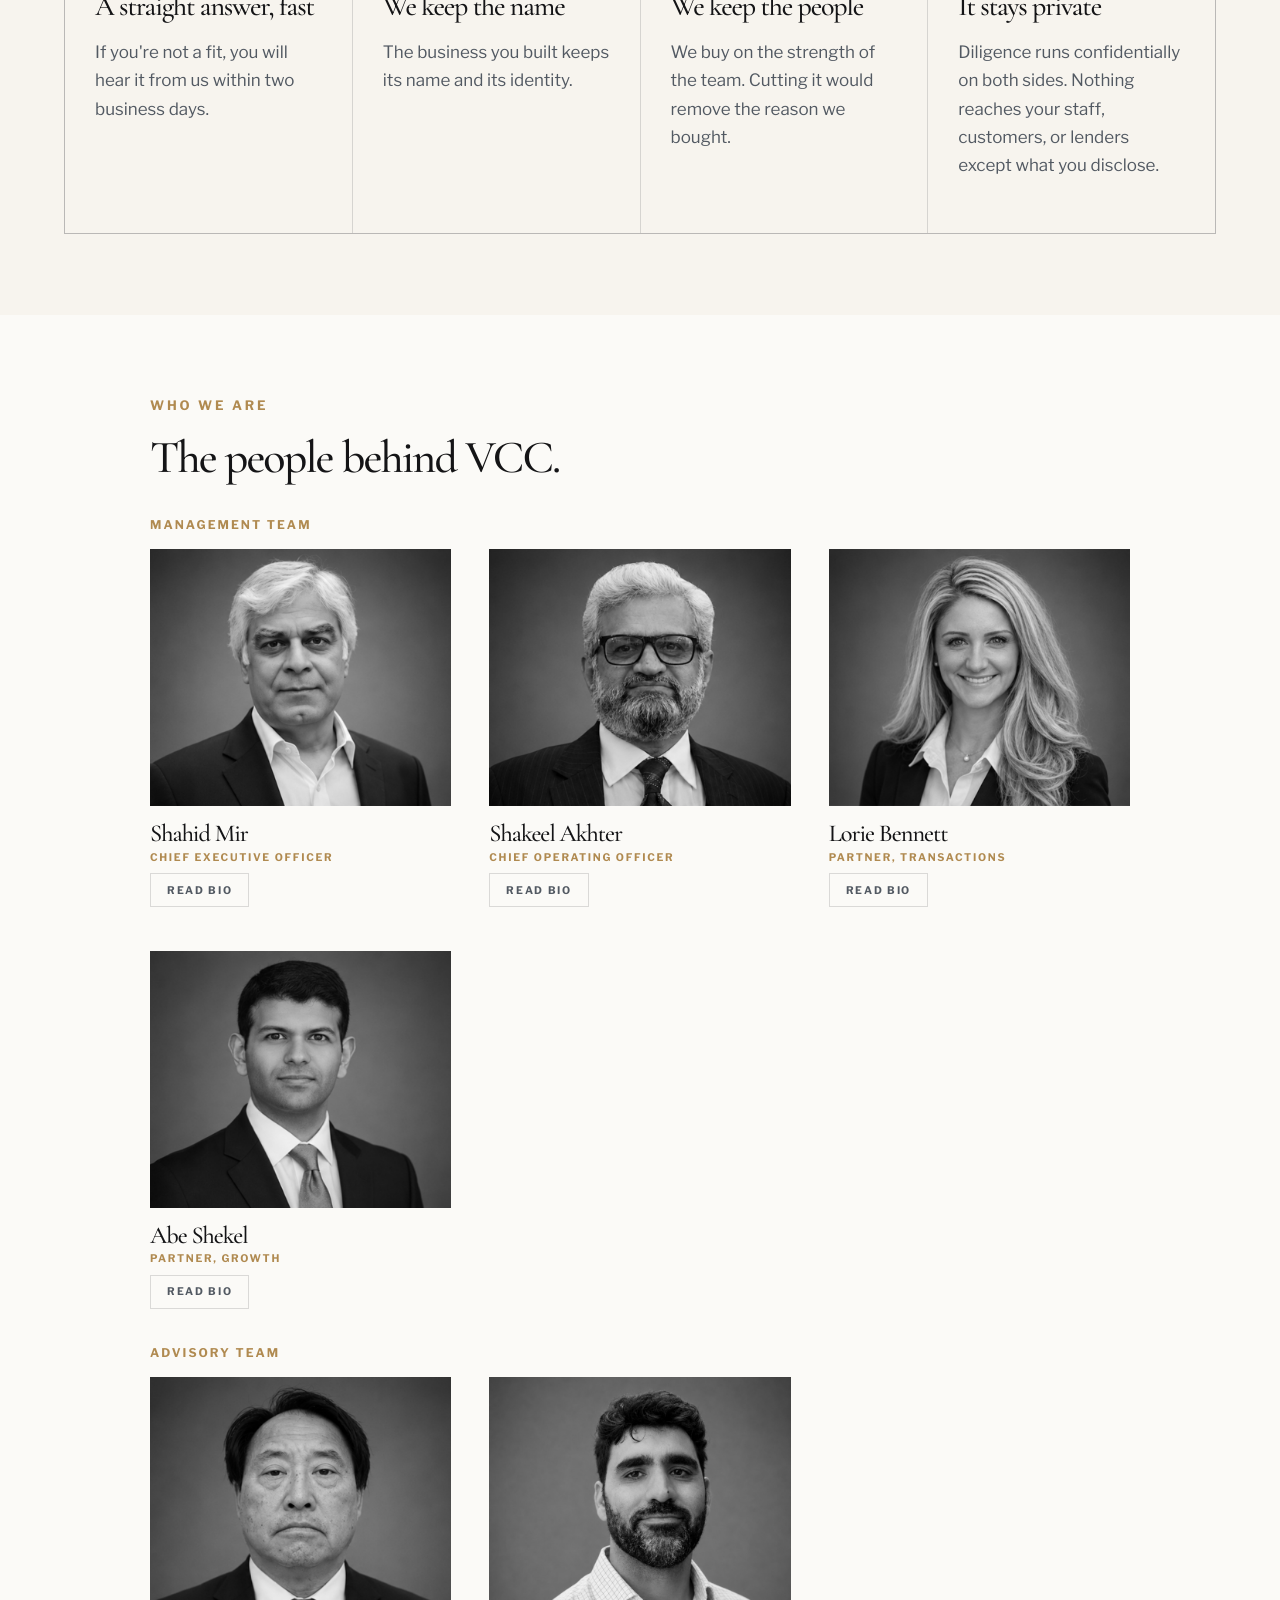
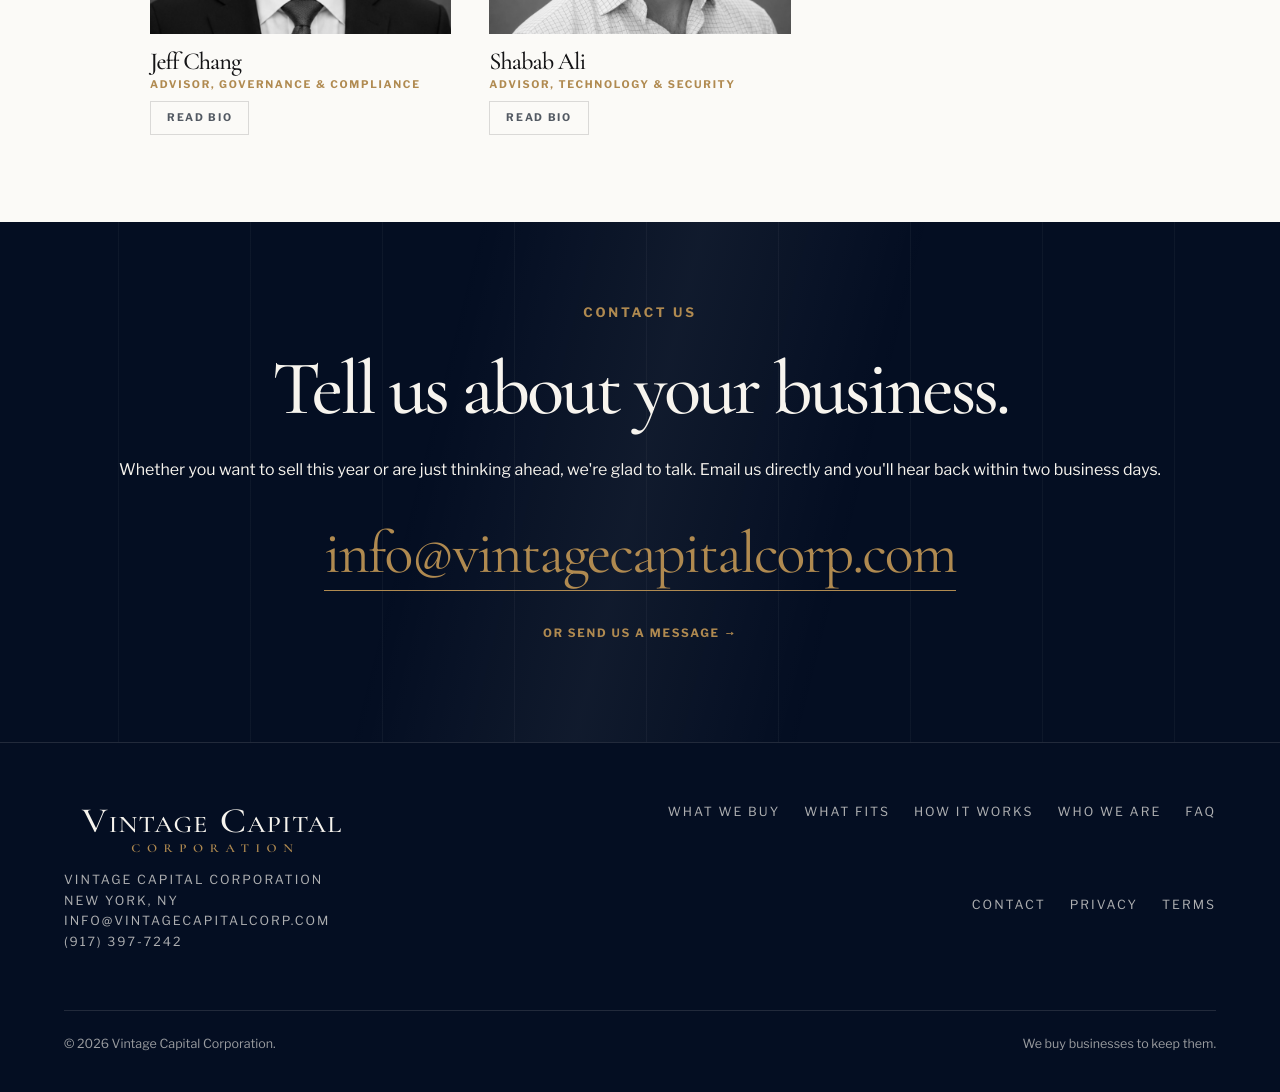
==== commit 1b611e42: "Add files via upload" ====
--- a/index.html
+++ b/index.html
@@ -4,14 +4,18 @@
 <meta charset="utf-8">
 <meta name="viewport" content="width=device-width,initial-scale=1">
 <title>VCC | Vintage Capital Corporation</title>
+<link rel="icon" href="favicon.svg" type="image/svg+xml">
+<link rel="icon" href="favicon-32.png" sizes="32x32" type="image/png">
+<link rel="apple-touch-icon" href="apple-touch-icon.png">
+<meta name="theme-color" content="#040E22">
 <meta name="description" content="VCC buys profitable US businesses in revenue cycle management, telecommunications, manufacturing software, and aquaculture — and keeps them.">
 <meta property="og:title" content="VCC | Vintage Capital Corporation">
 <meta property="og:description" content="We buy profitable American businesses and keep them.">
 <meta property="og:type" content="website">
 <link rel="preconnect" href="https://fonts.googleapis.com">
 <link rel="preconnect" href="https://fonts.gstatic.com" crossorigin>
-<link rel="preload" as="style" href="https://fonts.googleapis.com/css2?family=Cormorant+Garamond:wght@400;500;600&family=Libre+Franklin:wght@400;500;600;700&display=swap">
-<link href="https://fonts.googleapis.com/css2?family=Cormorant+Garamond:wght@400;500;600&family=Libre+Franklin:wght@400;500;600;700&display=swap" rel="stylesheet">
+<link rel="preload" as="style" href="https://fonts.googleapis.com/css2?family=Cormorant+Garamond:wght@300;400;500;600&family=Libre+Franklin:wght@400;500;600;700&display=swap">
+<link href="https://fonts.googleapis.com/css2?family=Cormorant+Garamond:wght@300;400;500;600&family=Libre+Franklin:wght@400;500;600;700&display=swap" rel="stylesheet">
 
 <style>
 /* ===== YOUR ORIGINAL DESIGN TOKENS ===== */
@@ -113,8 +117,12 @@
   transition:opacity .5s ease}
 .fhide .hero .inner{opacity:0}
 .fhide .site-header{opacity:0;transition:opacity .5s ease}
-.hero h1{font-size:clamp(46px,8.4vw,124px);line-height:.92;max-width:15ch;margin:0 auto;
-  font-weight:400;letter-spacing:-.045em}
+/* Light-on-dark type reads heavier than the same weight dark-on-light, so the
+   display weight drops to 300 here. Tracking tightens as the size grows —
+   large type needs less air between letters, not more. */
+.hero h1{font-size:clamp(46px,8.4vw,124px);line-height:.90;max-width:15ch;margin:0 auto;
+  font-weight:300;letter-spacing:-.052em;text-wrap:balance}
+@media(max-width:700px){.hero h1{font-weight:400;letter-spacing:-.042em;line-height:.94}}
 .hero p{max-width:620px;color:rgba(247,244,238,.78);font-size:19px;margin:34px auto 0}
 .hero-actions{display:flex;gap:18px;align-items:center;justify-content:center;
   margin-top:44px;flex-wrap:wrap}
@@ -647,7 +655,7 @@
     <div class="bio-src" id="bio-loriebennett" hidden>
       <h3>Lorie Bennett</h3>
       <div class="role">Partner, Transactions</div>
-        <p>A graduate of Texas Woman's University and the University of North Texas, Lorie began her career outside financial services &mdash; selling dental science products at PerioSciences, where she ranked among the firm's top performers and lifted territory revenue by more than thirty percent in a single quarter. It was a consultative sale to skeptical professionals, and it set the pattern for everything that followed.</p>
+        <p>A graduate of Texas Woman's University and the University of North Texas, Lorie began her career selling dental science products at PerioSciences, where she ranked among the firm's top performers and lifted territory revenue by more than 30% in a single quarter. It was a consultative sale to skeptical professionals, and it set the pattern for everything that followed.</p>
         <p>Lorie moved into finance in 2013, first as a financial advisor at Edward Jones, then as a wealth advisor at United Capital, where she advised Fortune 500 retirees on retirement income and planning strategy. In late 2016 she joined Generational Equity as Operations Manager and spent six years inside M&amp;A &mdash; establishing and administering the trust structures that hold sale proceeds, and coordinating advisors, bankers, and legal counsel across the full life of a transaction.</p>
         <p>Two years at Farther followed, where she served as primary relationship manager for advisors and high-net-worth clients, before she joined Wealth Advisors Trust Company in 2025 as a Fiduciary Strategist, advising wealth advisors, estate attorneys, and CPAs on trust structures and fiduciary risk. She holds the Series 7 and Series 63, and completed the Cannon School's Essentials of Trusts program at Wealth Advisors Trust.</p>
         <p>Born and raised in Dallas, Lorie enjoys getting up early for her fitness classes, volunteers with local children in need, and reads books inspired by documentaries. As it happens, she is also related to Elvis Presley&rsquo;s family.</p>
@@ -656,7 +664,7 @@
       <h3>Jeff Chang</h3>
       <div class="role">Advisor, Governance &amp; Compliance</div>
         <p>A graduate of Baruch College in 1981, Jeff worked his way through school &mdash; first in import/export at J.E. Maiyme, then as a clerk with the U.S. Post Office. Before turning to finance, he served as a New York City police officer from 1982 to 1984, an experience that shaped the discipline and judgment he would later bring to trading floors and compliance work.</p>
-        <p>After a bridge year at Wang Laboratories in Boston, Jeff broke onto the Street in 1985 at A.G. Becker Paribas, trading on the equities desk before being posted to the floor of the New York Stock Exchange. He went on to trade commodities at Collins Commodities on the New York Mercantile Exchange, then spent eleven years at Bear Stearns &mdash; first on the retail desk, then in trade processing, running clearing operations for small broker-dealers.</p>
+        <p>After a bridge year at Wang Laboratories in Boston, Jeff broke onto Wall Street in 1985 at A.G. Becker Paribas, trading on the equities desk before being posted to the floor of the New York Stock Exchange. He went on to trade commodities at Collins Commodities on the New York Mercantile Exchange, then spent eleven years at Bear Stearns &mdash; first on the retail desk, then in trade processing, running clearing operations for small broker-dealers.</p>
         <p>In 1997, Jeff moved to the supervisory side of the business as Head of Compliance at HGK Asset Management, a post he held for eight years. Few compliance officers can say they have stood where the rules are tested &mdash; on the exchange floor, at the trading desk, and in the clearing back office. Jeff has stood in all three.</p>
         <p>Jeff keeps a small resort upstate, far enough from home in New York City to make a road trip with close friends. He&rsquo;s an active investor and enjoys spending time outdoors with his kids.</p>
     </div>
